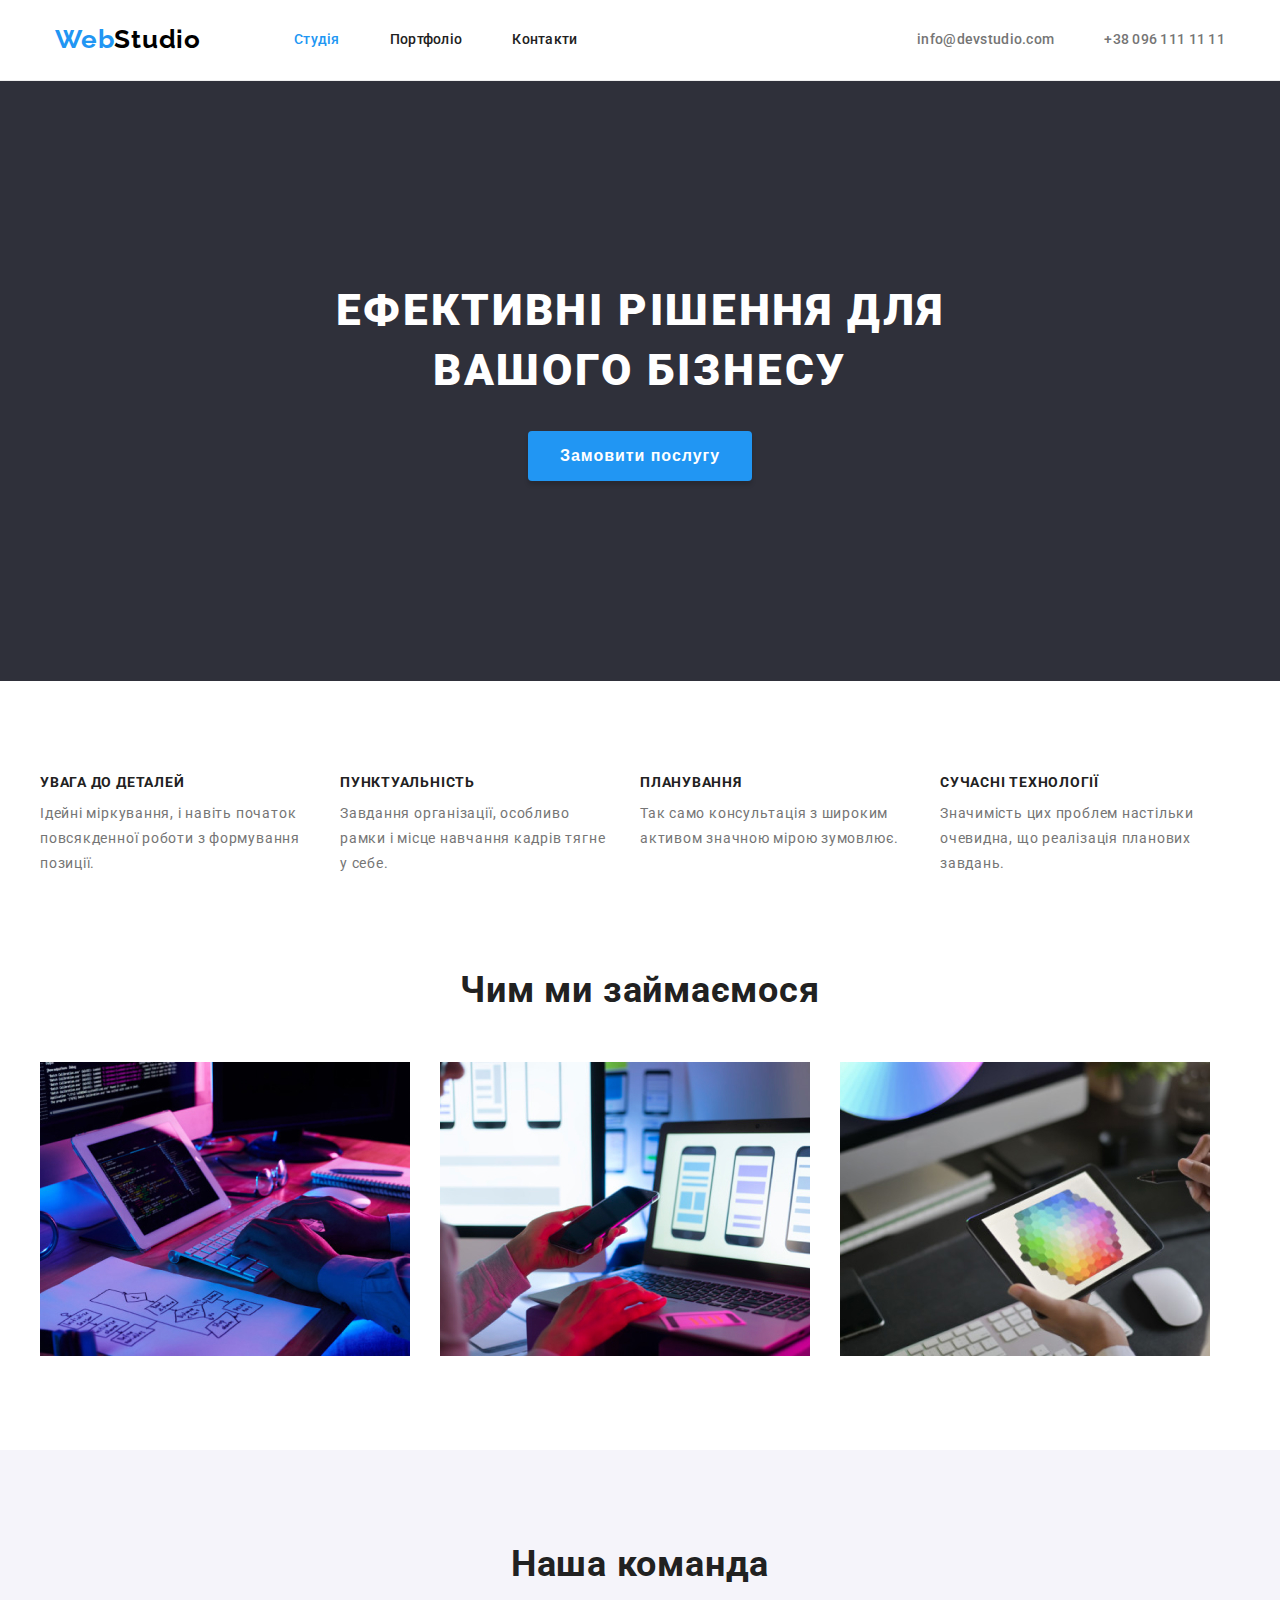
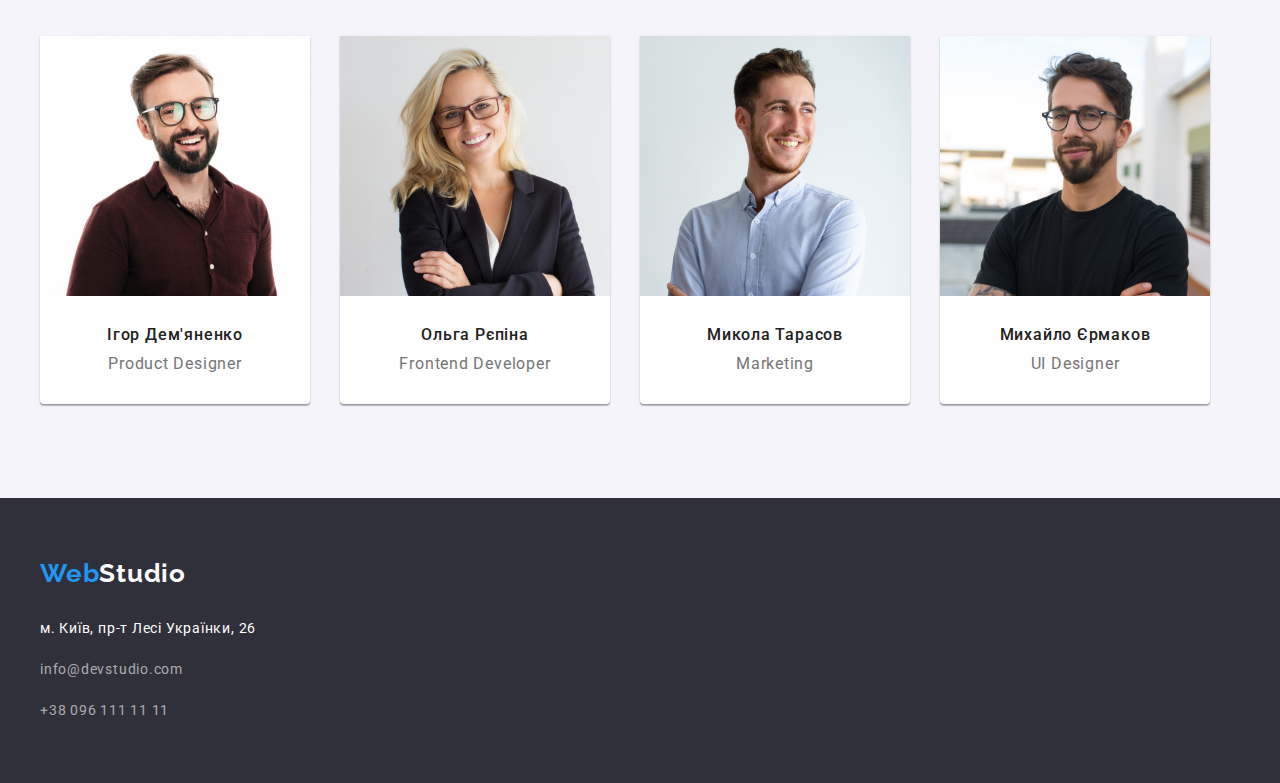
==== index.html @ 9f70eacc "z" ====
<!DOCTYPE html>
<html lang="uk">

<head>
    <meta charset="UTF-8">
    <meta http-equiv="X-UA-Compatible" content="IE=edge">
    <meta name="viewport" content="width=device-width, initial-scale=1.0">
    <title>Завдання3</title>
    <link rel="preconnect" href="https://fonts.googleapis.com">
    <link rel="preconnect" href="https://fonts.gstatic.com" crossorigin>
    <link href="https://fonts.googleapis.com/css2?family=Raleway:wght@700&family=Roboto:wght@400;500;700;900&display=swap" rel="stylesheet">
    <link rel="stylesheet" href="https://cdnjs.cloudflare.com/ajax/libs/modern-normalize/1.1.0/modern-normalize.min.css"
        integrity="sha512-wpPYUAdjBVSE4KJnH1VR1HeZfpl1ub8YT/NKx4PuQ5NmX2tKuGu6U/JRp5y+Y8XG2tV+wKQpNHVUX03MfMFn9Q=="
        crossorigin="anonymous" referrerpolicy="no-referrer" />
    <link rel="stylesheet" href="./css/styles.css">


<body>
    <header>
        <div class=" header container nav-flex">
            <a class="logo" href="./index.html"><span class="accent">Web</span>Studio</a>
            <nav class="nav-site">
                <ul class="nav-li">
                    <li class="item" ><a href="" class="nav-site-link current">Студія</a></li>
                    <li class="item" ><a href="./portfolio.html" class="nav-site-link ">Портфоліо</a></li>
                    <li class="item" ><a href="" class="nav-site-link">Контакти</a></li>
                </ul>
            </nav>
            <ul class="nav-contacts">
                <li class="item">
                <a href="mailto:info@devstudio.com" class="nav-contacts-tel">info@devstudio.com</a>
                </li>
                <li class="item">
                    <a href="tel:+380961111111" class="nav-contacts-tel tel-footer"> +38 096 111 11 11</a>
                </li>
            </ul>
        </div>
    </header>

    <main>
        <section class="hero-start section">
            <h1 class="hero-start-header">Ефективні рішення для вашого бізнесу</h1>
            <button type="button" class="hero-button" >Замовити послугу</button>
        </section>


        <section class="section">
            <div class="container benifits-flex">
                <h2 class=" visually-hidden">Наші переваги</h2>
                <ul class="benifits-list">
                    <li class="benifits-iteam">
                        <h3 class="title-benifits">УВАГА ДО ДЕТАЛЕЙ</h3>
                        <p class="text-benifits">
                            Ідейні міркування, і навіть початок повсякденної роботи з формування позиції.</p>
                    </li>
                    <li class="benifits-iteam">
                        <h3 class="title-benifits">ПУНКТУАЛЬНІСТЬ</h3>
                        <p class="text-benifits">
                            Завдання організації, особливо рамки і місце навчання кадрів тягне у себе.</p>
                    </li>
                    <li class="benifits-iteam">
                        <h3 class="title-benifits">ПЛАНУВАННЯ</h3>
                        <p class="text-benifits">
                            Так само консультація з широким активом значною мірою зумовлює.</p>
                    </li>
                    <li class="benifits-iteam">
                        <h3 class="title-benifits">СУЧАСНІ ТЕХНОЛОГІЇ</h3>
                        <p class="text-benifits">
                            Значимість цих проблем настільки очевидна, що реалізація планових завдань.</p>
                    </li>
                </ul>
            </div>
        </section>


        <section class="working">
            <div class="container">
                <h2 class="header-two">Чим ми займаємося</h2>
                <ul class="list-image">
                    <li class="working-iteam"><img class="img" src="./images/box1.jpg" alt="box1" width="370"></li>
                    <li class="working-iteam"><img class="img"src="./images/box2.jpg" alt="box2" width="370"></li>
                    <li class="working-iteam"><img class="img" src="./images/box3.jpg" alt="box3" width="370"></li>
                </ul>
            </div>
        </section>


        <section class="team">
            <div class="container">
                <h2 class="header-two">Наша команда</h2>
                <ul class="team-list">
                    <li class="team-iteam">
                        <img class="img" src="images/img.jpg" alt="ihor" width="270">
                        <h3  class="name-worker">Ігор Дем'яненко</h3>
                        <p  class="team-job">Product Designer</p>
                    </li>
                    <li class="team-iteam">
                        <img class="img" src="images/img(1).jpg" alt="olga" width="270">
                        <h3 class="name-worker">Ольга Рєпіна</h3>
                        <p class="team-job">Frontend Developer</p>
                    </li>
                    <li class="team-iteam">
                        <img class="img" src="images/img(2).jpg" alt="mikola" width="270">
                        <h3 class="name-worker">Микола Тарасов</h3>
                        <p class="team-job">Marketing</p>
                    </li>
                    <li class="team-iteam">
                        <img class="img" src="images/img(3).jpg" alt="mihaylo" width="270">
                        <h3 class="name-worker">Михайло Єрмаков</h3>
                        <p class="team-job">UI Designer</p>
                    </li>
                </ul>
        </div>
        </section>
    </main>


    <footer class="footer">
        <div class="container">
            <a class="logo-footer" href="./index.html"><span class="accent">Web</span>Studio</a>
            <address class="nav-contacts-footer">
                <ul>
                    <li class="footer-list" ><a class="address-office" href="https://www.google.com/maps/d/viewer?mid=10uSM3H-mIU3GznYo2szRIEphczw&hl=en_US&ll=50.42732700000001%2C30.538092&z=17" target="_blank" rel="noopener noreferrer">м. Київ, пр-т Лесі Українки, 26</a></li>
                    <li class="footer-list" ><a class="address-tel-emal" href="mailto:info@devstudio.com" >info@devstudio.com</a></li>
                    <li class="footer-list" ><a class="address-tel-emal" href="tel:+380961111111" > +38 096 111 11 11</a></li>
                </ul>
            </address>
        </div>
    </footer> 
    
</body>

</html>
---- css/styles.css ----
html {
box-sizing:border-box;
}

:root{
--main-text: #757575;
--text-header:#212121;
--text-accent:#2196F3;
--text-white:#FFFFFF;}
body{
    background-color:var(--text-white);
    color: var(--main-text);
    font-family: 'Roboto' , sans-serif;
    letter-spacing: 0.03em;
    font-weight: 700;
    font-size: 26px;
    line-height: 1.2;
    margin: 0;
    padding: 0;}

.section{
  padding: 94px 0 94px 0;
}
header{
border-bottom: 1px solid #EEEEEE;
}
.header {
  padding: 25px 0;
  height: 80px;
  box-sizing: border-box;
}
.container{
  width: 1200px;
  padding: 0 15px 0 15px;
  margin: 0 auto;}

h1,h2,h3,h4,p{
    margin: 0;
    padding: 0;
    }

ul{list-style: none;
margin: 0;
    padding:0;}

a{text-decoration: none;}
.img{
display: block;
margin: 0;
}

.visually-hidden {
  position: absolute;
  width: 1px;
  height: 1px;
  margin: -1px;
  border: 0;
  padding: 0;

  white-space: nowrap;
  clip-path: inset(100%);
  clip: rect(0 0 0 0);
  overflow: hidden;
}
  /* -------------------------------------header */

/* ---------------------------------------Site nav  */

.nav-flex{
  display: flex;
  align-items: center;
}
.nav-li{
display: flex;
}
.nav-li .item + .item{
  margin-left: 50px;}

/* .nav-li .item:not(:last-child){
  margin-left: 40px;
} */

.nav-contacts{
  display: flex;
  margin-left: auto;
}
.nav-contacts .item+.item{
  margin-left: 50px;
}
.nav-site,
.nav-site-link{
color: var(--text-header);
}

.nav-site , .nav-site-link:hover ,
.nav-site , .nav-site-link:focus{
color: var(--text-accent);
  font-weight: 500;
  font-size: 14px;
  line-height: 1.14;
  letter-spacing: 0.02em;
}

.nav-site-link.current{
color: var(--text-accent);
}
/* --------------------------------------Nav-contact */

.nav-contacts , .nav-contacts-tel{
color: var(--main-text);
  font-weight: 500;
  font-size: 14px;
  line-height: 1.14;
  letter-spacing: 0.02em;
}

.nav-contacts, .nav-contacts-tel:hover ,
.nav-contacts, .nav-contacts-tel:focus {
color: var(--text-accent);
}

 /*-------------------------------------- footer */
.footer{
    background: #2F303A;
    padding: 60px 0;
}
.nav-contacts-footer{
  margin-top: 20px;
}
address-tel-emal{
  margin-top: 9px;
}
 .nav-contacts-footer ,
 .address-tel-emal:hover,
 .nav-contacts-footer, 
 .address-tel-emal:focus {
  color: var(--text-accent);}


.address-office{
color: var(--text-white);
font-style: normal;
font-weight: 400;
  font-size: 14px;
  line-height: 1.71;
}
.address-office:hover,
.address-office:focus {
 color: var(--text-accent);}

.address-tel-emal{
  font-style: normal;
  font-weight: 400;
  font-size: 14px;
  line-height: 1.71;
  color: rgba(255, 255, 255, 0.6);}
  

.footer-list {
margin-bottom: 9px;}

.footer-list:last-child {
margin-bottom: 0;
}

.logo {
    text-decoration: none;
    color: black;
    font-family: 'Raleway';
    font-weight: 700;
    font-size: 26px;
    line-height: 1.2;
    margin-right: 93px;
}
.logo-footer {
  text-decoration: none;
  color: #FFFFFF;
  font-family: 'Raleway';
  font-weight: 700;
  font-size: 26px;
  line-height: 1.2;
}

.accent{
color: var(--text-accent);
}


/* -----------------------------------------hero */
.hero-start{
 background: #2F303A; 
 text-align: center;
 padding: 200px 0;
}
.hero-start-header{
  color: var(--text-white);
  margin-top: 0;
  margin-bottom: 0;
  font-weight: 900;
    font-size: 44px;
    line-height: 1.36;
    text-align: center;
    letter-spacing: 0.06em;
    text-transform: uppercase;
    max-width: 696px;
    margin-left: auto;
    margin-right: auto;
}  

.hero-button{
display:block;
margin: 0 auto;
padding: 10px 32px;
cursor: pointer;
background: var(--text-accent);
color: var(--text-white);
box-shadow: 0px 4px 4px rgba(0, 0, 0, 0.15);
border-radius: 4px;
font-weight: 700;
font-size: 16px;
line-height: 1.88;
letter-spacing: 0.06em;
margin-top: 30px;
border: 0;
}

/*------------------------------------------- benifits */
.benifits-list{
  display: flex;
  flex-wrap: wrap;
  }
  
  .benifits-iteam {
    width: 270px;
    margin-right: 30px;
  }
  
  .benifits-iteam:last-child {
    margin-right: 0;
}

.invisible{
  color: var(--text-white)
}
.benifits-list{
  display: flex;
  flex-wrap: wrap;
}
.title-benifits{
  color: var(--text-header);
  font-weight: 700;
  font-size: 14px;
  line-height: 1.14;
  text-transform: uppercase;
  }
  .text-benifits {
  color: var(--main-text);
  font-weight: 400;
  font-size: 14px;
  line-height: 1.8;
  margin-top: 10px;
  }
 /* --------------------------------------------working */
.working{
  padding-bottom: 94px;} 


.list-image{
  margin-top: 50px;
display: flex;
flex-wrap: wrap;}

.working-iteam{
  width: 370px;
  margin-right: 30px;
}

.working-iteam:last-child {
  margin-right: 0;}

.header-two{
    color: var(--text-header);
    font-weight: 700;
    font-size: 36px;
    line-height: 1.16;
    text-align: center;
}

/* ------------------------------------------------team */
.team{
  background: #F5F4FA;
  padding: 94px 0;
}
.team-list{
  margin-top: 50px;
  color: var(--text-header);
  font-weight: 500;
  font-size: 16px;
  line-height: 19px;
  display: flex;
  flex-wrap: wrap;}

.team-iteam {
  width: 270px;
  margin-right: 30px;
  box-shadow: 0px 1px 3px rgba(0, 0, 0, 0.12), 0px 1px 1px rgba(0, 0, 0, 0.14), 0px 2px 1px rgba(0, 0, 0, 0.2);
  border-radius: 0px 0px 4px 4px;
  text-align: center;
  background-color: var(--text-white);
}

.team-iteam:last-child {
  margin-right: 0;
}
.team-job{
color: var(--main-text);
font-weight: 400;
font-size: 16px;
line-height: 1.18;
text-align: center;
margin: top 10px; ;
margin-bottom: 30px;}


.name-worker{
font-weight: 500;
font-size: 16px;
line-height: 1.18;
text-align: center;
color:var(--text-header);
margin-top: 30px;
margin-bottom: 10px;
}


  /* -------------------------------------------PORTFOLIO ----------------------------------------------*/
.filtr-flex{
display: flex;

  
}
.filtr{
  margin-bottom: 34px;
  display: flex;
  justify-content: center;
}
.filtr-button{
margin-right: 8px;}


.filtr-button: last-child {
margin-right: 0;
}

.filtr-tab {
font-family: 'Roboto';
font-weight: 500;
color: var(--text-header);
display: inline-block;
text-align: center;
cursor: pointer;
background: #F5F4FA;
border-radius: 4px;
font-size: 16px;
line-height: 1.62;
padding: 6px 22px;
border: 0;}


.filtr-tab:hover,
.filtr-tab:focus {
background-color: var(--text-accent);
color: #FFFFFF;}

.filtr-tab.current{
background-color: var(--text-accent);
color: #FFFFFF;}

/* -------------------------------------------------------------------content */
.container-flex{
width: 1200px;
margin-left:  auto;
margin-right: auto;
padding: 0 15px 0 15px;

}

.content{
display: flex;
flex-wrap: wrap;
gap: 30px;
}

.content-list{
  width: 370px;
}

.content-list:nth-child(3n){
  margin-right: 0;
}

.name-content{
color: var(--text-header);
font-weight: 700;
font-size: 18px;
line-height: 1.2;
letter-spacing: 0.06em;
margin-bottom: 4px;
}
.content-list{
background: var(--text-white);

}
.name-list{
padding: 20px 24px;
border-bottom: 1px solid #EEEEEE;
border-left: 1px solid #EEEEEE ;
border-right: 1px solid #EEEEEE ;
}
.name-projects{
color: var(--main-text);
font-weight: 400;
font-size: 16px;
line-height: 1.7;}
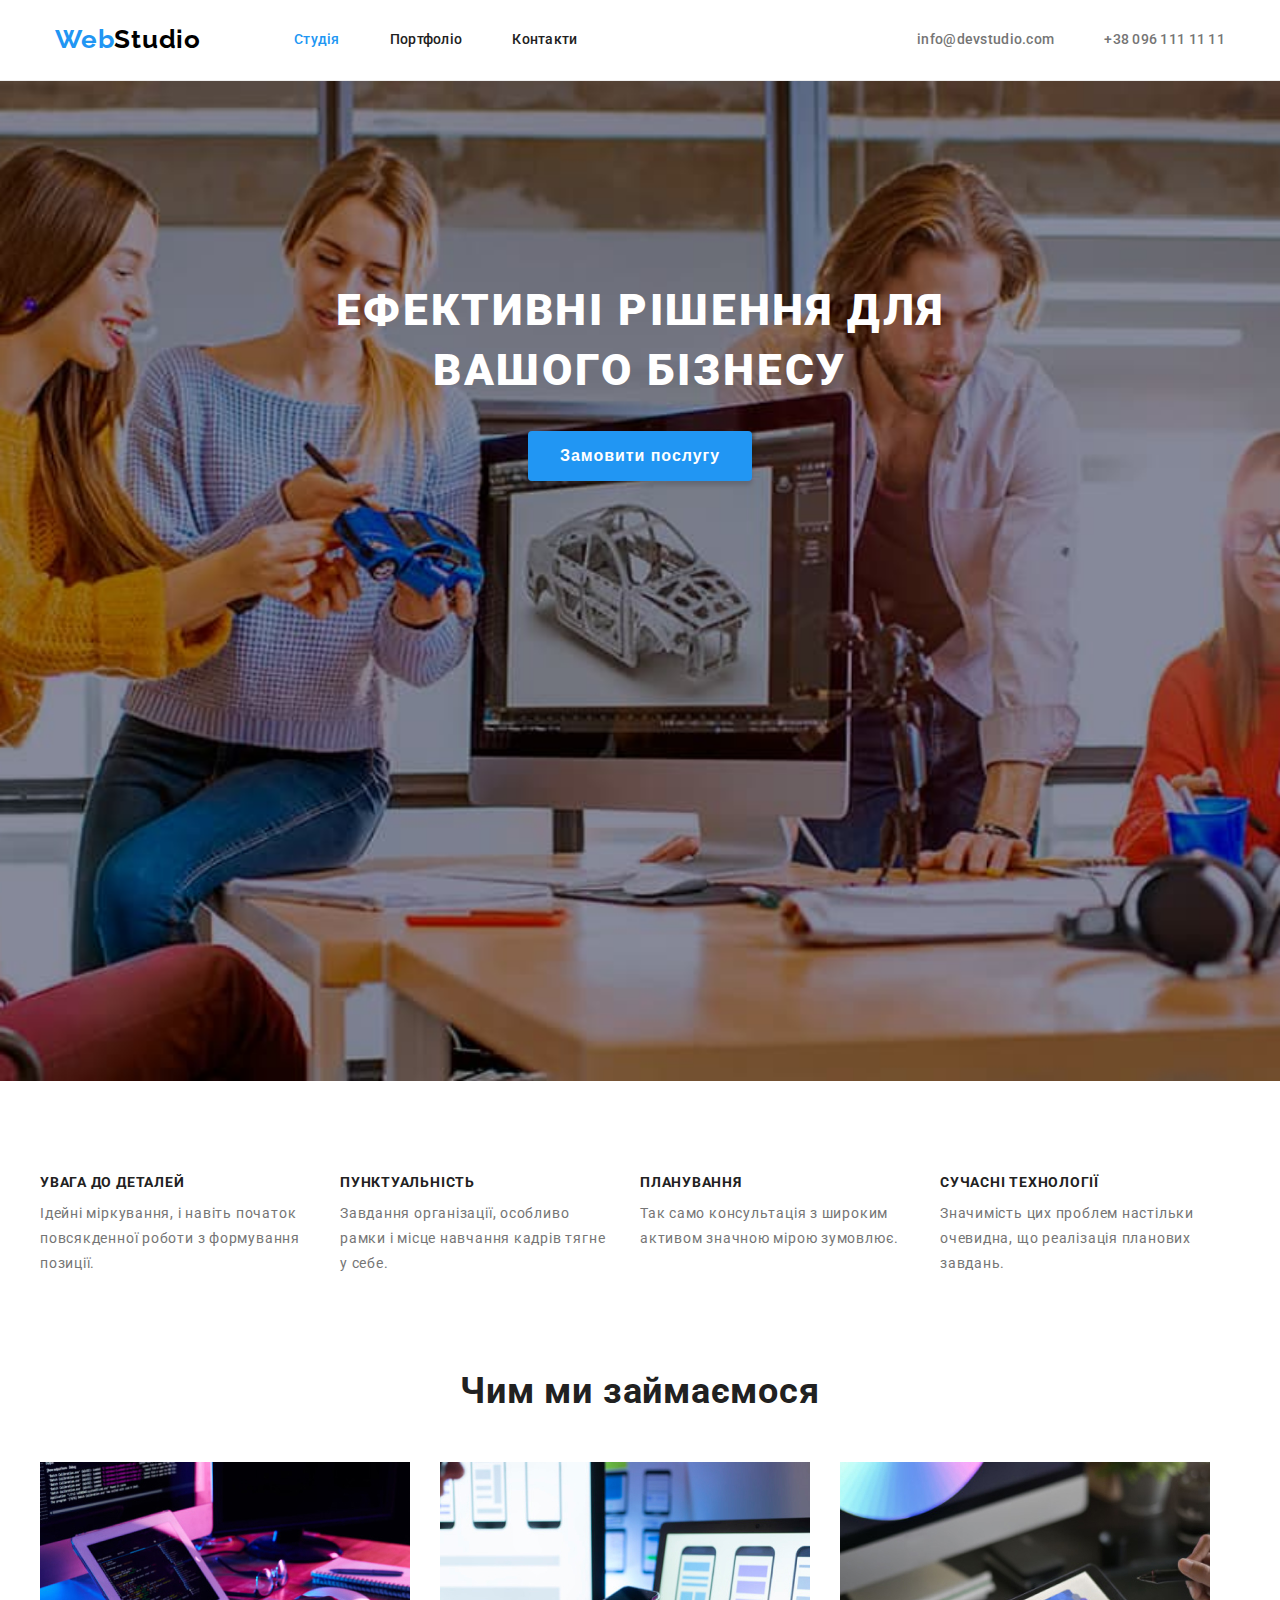
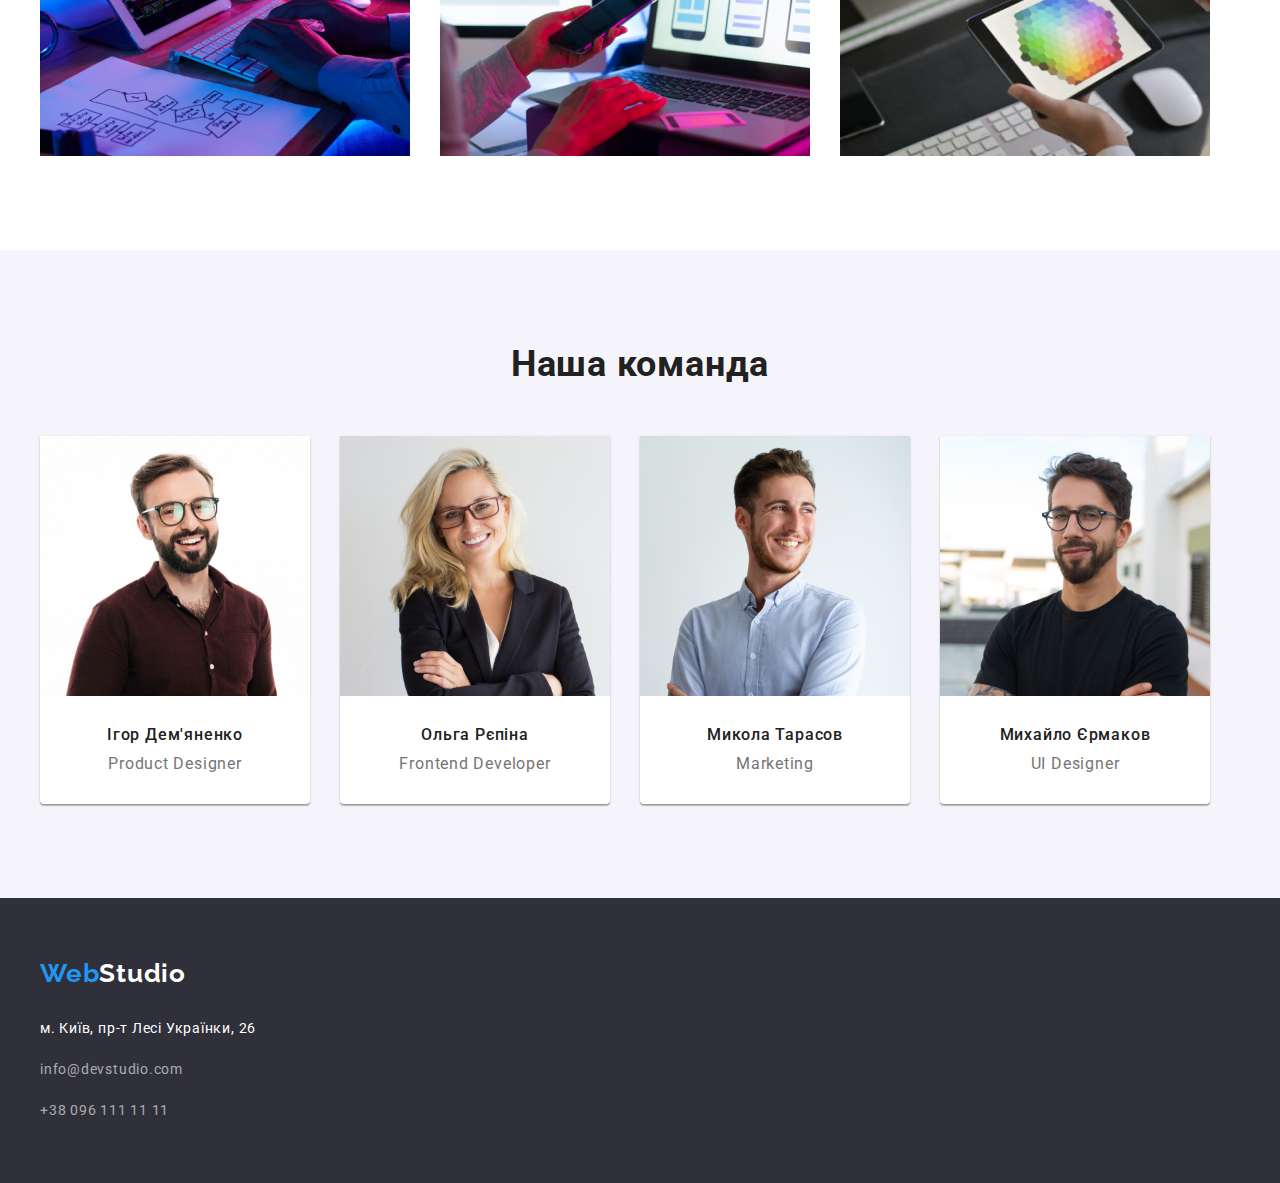
==== commit a2784a7e: "dsc" ====
--- a/index.html
+++ b/index.html
@@ -5,7 +5,7 @@
     <meta charset="UTF-8">
     <meta http-equiv="X-UA-Compatible" content="IE=edge">
     <meta name="viewport" content="width=device-width, initial-scale=1.0">
-    <title>Завдання3</title>
+    <title>Завдання4</title>
     <link rel="preconnect" href="https://fonts.googleapis.com">
     <link rel="preconnect" href="https://fonts.gstatic.com" crossorigin>
     <link href="https://fonts.googleapis.com/css2?family=Raleway:wght@700&family=Roboto:wght@400;500;700;900&display=swap" rel="stylesheet">
@@ -38,11 +38,11 @@
     </header>
 
     <main>
-        <section class="hero-start section">
+        <section class="hero-start section hero-img">
             <h1 class="hero-start-header">Ефективні рішення для вашого бізнесу</h1>
             <button type="button" class="hero-button" >Замовити послугу</button>
         </section>
-
+        
 
         <section class="section">
             <div class="container benifits-flex">
@@ -71,6 +71,7 @@
                 </ul>
             </div>
         </section>
+        
 
 
         <section class="working">
--- a/css/styles.css
+++ b/css/styles.css
@@ -187,10 +187,25 @@
 
 
 /* -----------------------------------------hero */
+.hero-img {
+  max-width: 1600px;
+  height: 600px;
+  margin: 0 auto;
+  margin: 0 auto;
+  background-image: url(../images/hero1.jpg);
+  background-position: center;
+  background-repeat: no-repeat;
+  background-size: cover;
+  }
+/* linear-gradient(to right, rgba(47, 48, 58, 0.4)), */
+ /* background: #2F303A; */
+
+
+
+
 .hero-start{
- background: #2F303A; 
- text-align: center;
- padding: 200px 0;
+text-align: center;
+padding: 200px 0;
 }
 .hero-start-header{
   color: var(--text-white);
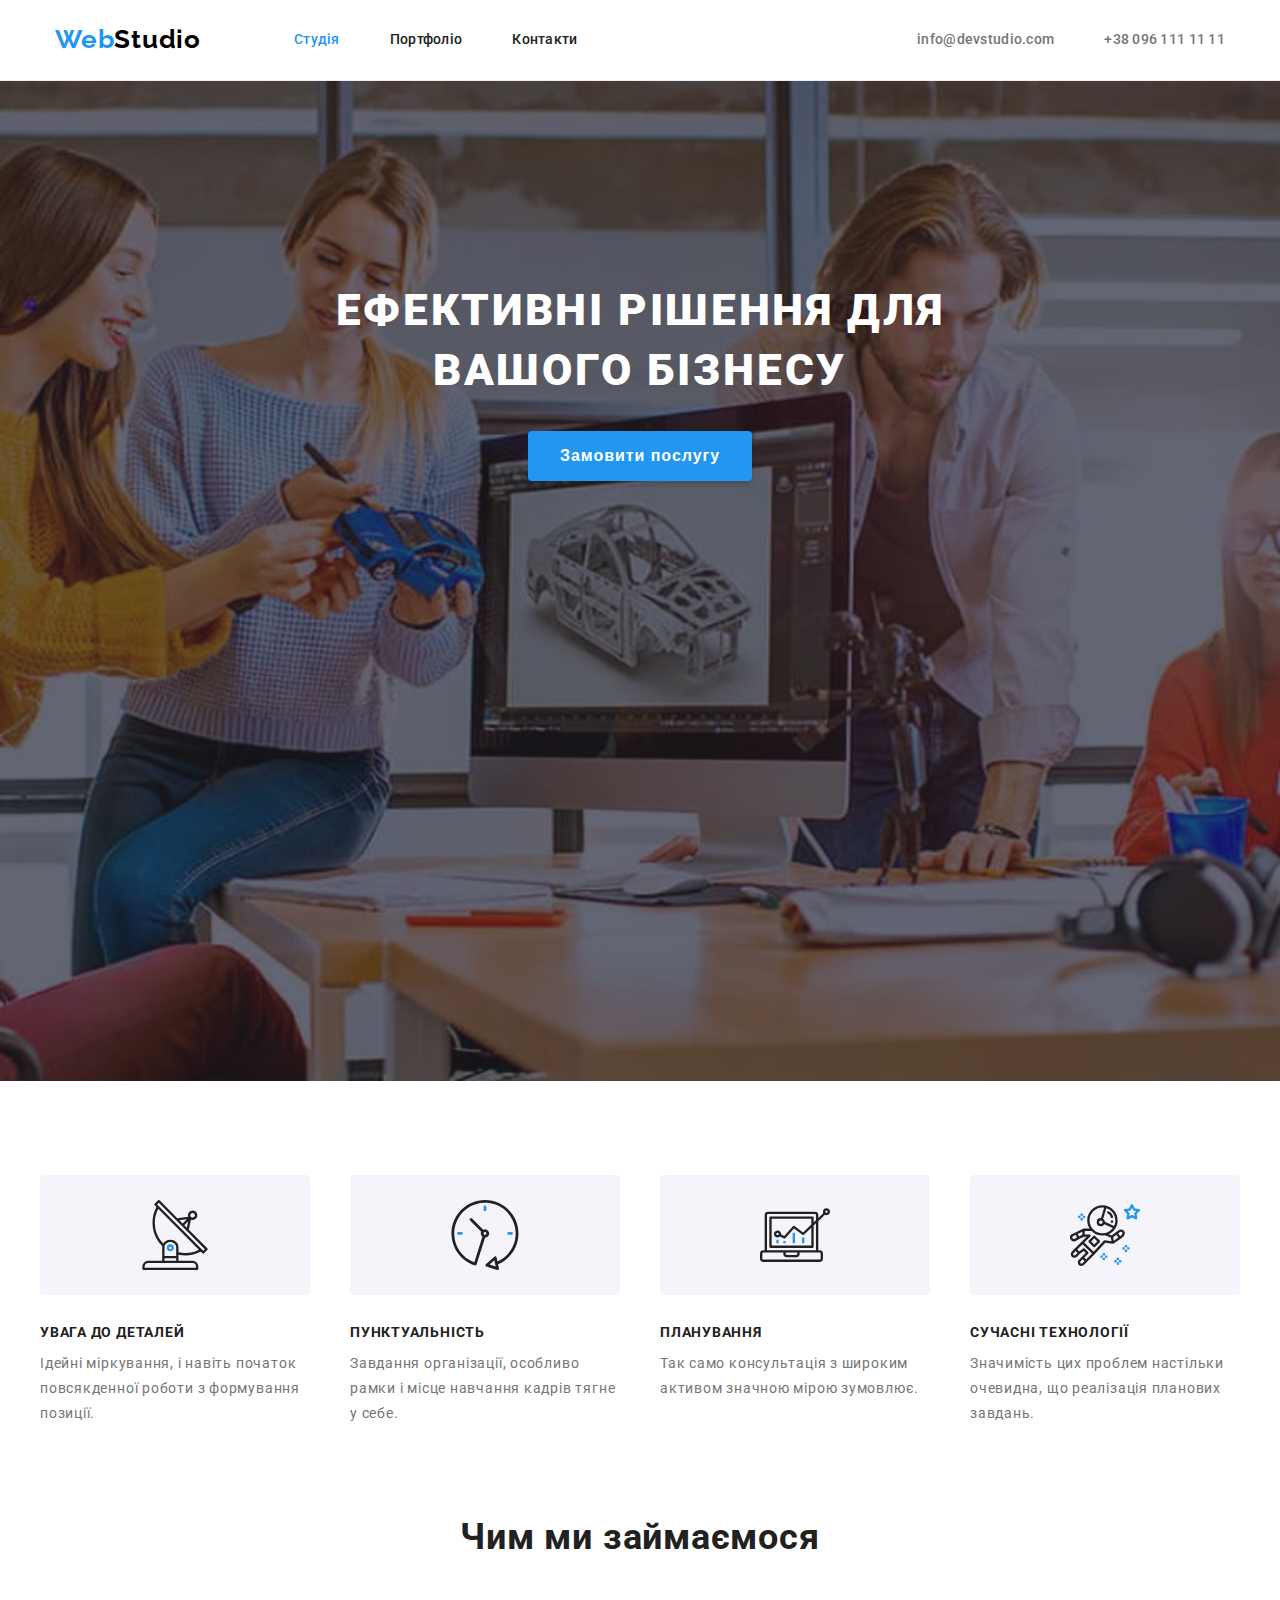
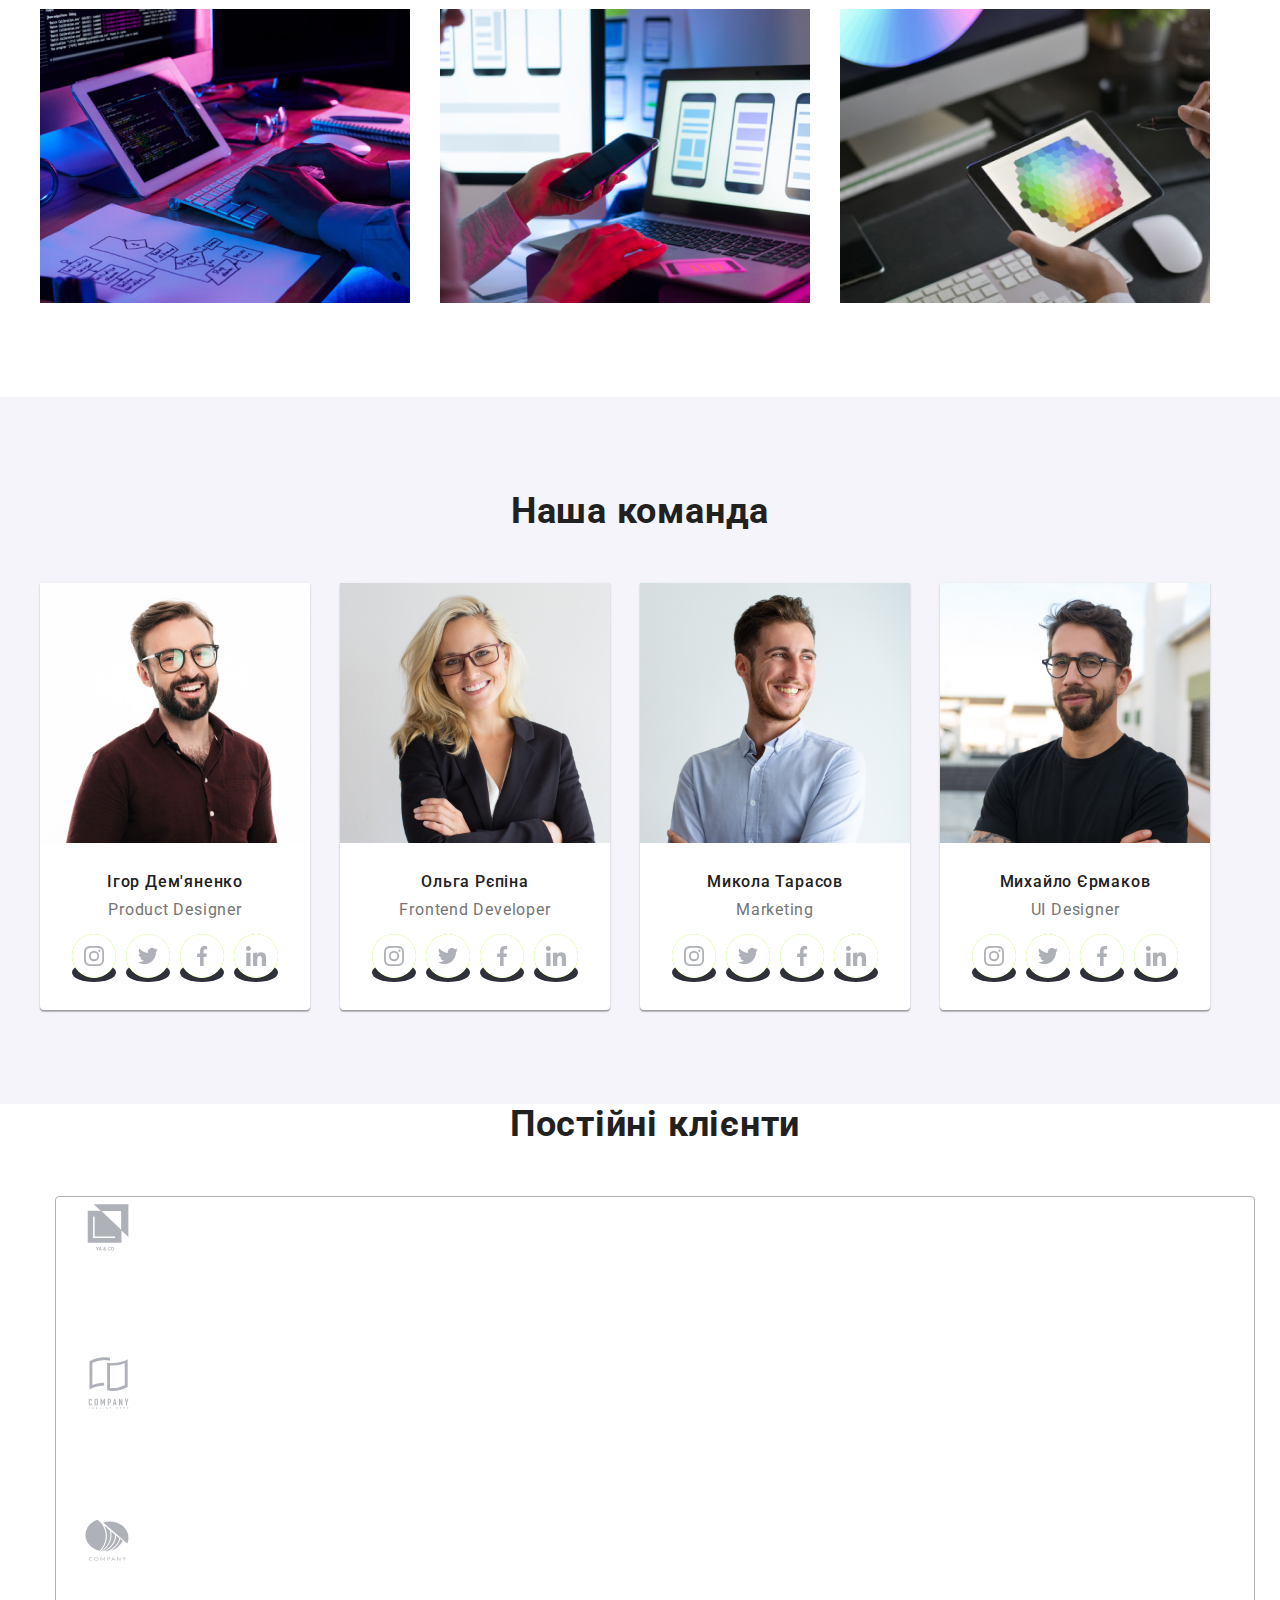
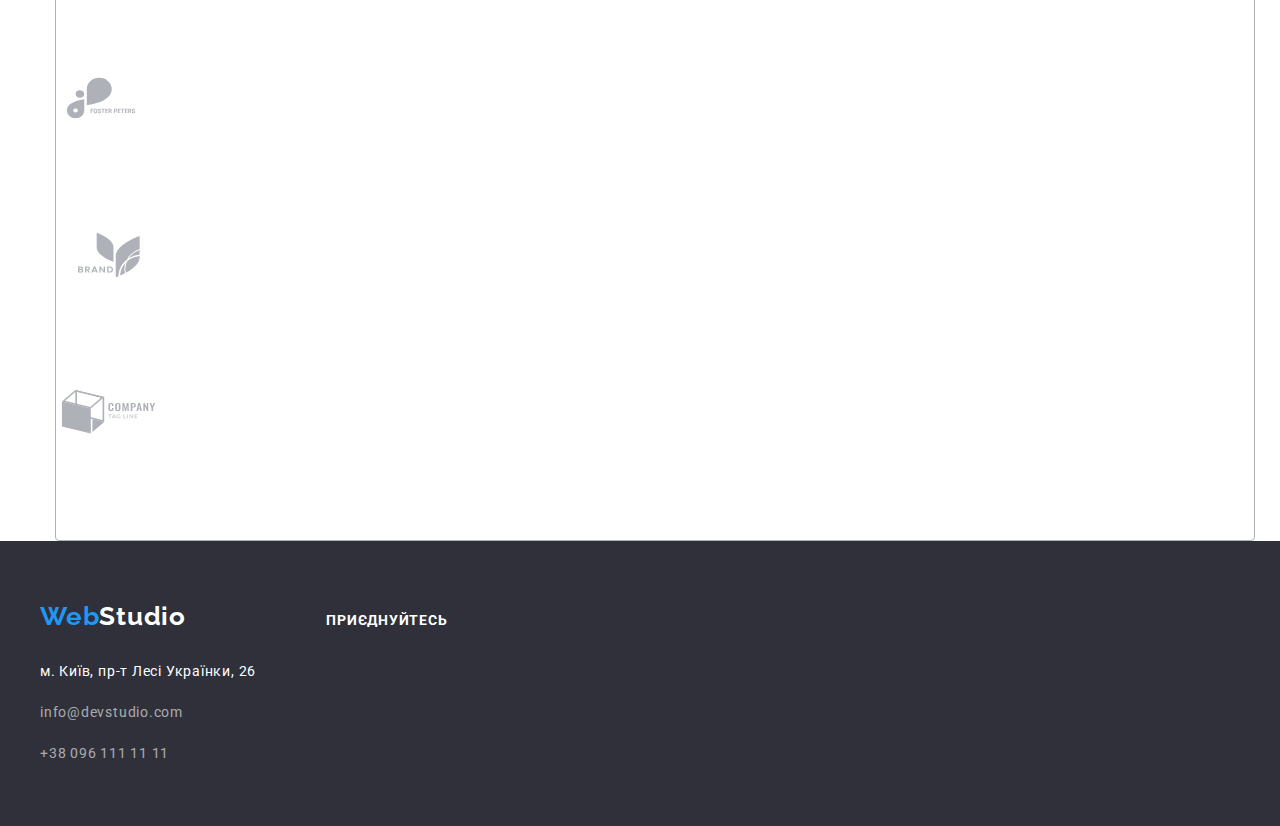
==== commit 469228e1: "sss" ====
--- a/index.html
+++ b/index.html
@@ -49,21 +49,43 @@
                 <h2 class=" visually-hidden">Наші переваги</h2>
                 <ul class="benifits-list">
                     <li class="benifits-iteam">
+                        <div class="iteam-box">
+                            <svg class="benefits-box-icon" width="70" height="70">
+                                <use href="./images/icons.svg.svg#icon-antenna-1"  >
+                                </use>
+                            </svg>
+                        </div>
                         <h3 class="title-benifits">УВАГА ДО ДЕТАЛЕЙ</h3>
                         <p class="text-benifits">
                             Ідейні міркування, і навіть початок повсякденної роботи з формування позиції.</p>
                     </li>
                     <li class="benifits-iteam">
+                        <div class="iteam-box ">
+                            <svg class="benefits-box-icon" width="70" height="70">
+                                <use href="./images/icons.svg.svg#icon-clock-1" >
+                                </use>
+                            </svg>
+                        </div>
                         <h3 class="title-benifits">ПУНКТУАЛЬНІСТЬ</h3>
                         <p class="text-benifits">
                             Завдання організації, особливо рамки і місце навчання кадрів тягне у себе.</p>
                     </li>
                     <li class="benifits-iteam">
+                        <div class="iteam-box"> 
+                            <svg  class="benefits-box-icon" width="70" height="70">
+                                <use href="./images/icons.svg.svg#icon-diagram-1"  >
+                                </use>
+                            </svg></div>
                         <h3 class="title-benifits">ПЛАНУВАННЯ</h3>
                         <p class="text-benifits">
                             Так само консультація з широким активом значною мірою зумовлює.</p>
                     </li>
                     <li class="benifits-iteam">
+                        <div class="iteam-box"> 
+                            <svg class="benefits-box-icon" width="70" height="70">
+                                <use href="./images/icons.svg.svg#icon-astronaut-1"  >
+                                </use>
+                            </svg></div>
                         <h3 class="title-benifits">СУЧАСНІ ТЕХНОЛОГІЇ</h3>
                         <p class="text-benifits">
                             Значимість цих проблем настільки очевидна, що реалізація планових завдань.</p>
@@ -94,38 +116,126 @@
                         <img class="img" src="images/img.jpg" alt="ihor" width="270">
                         <h3  class="name-worker">Ігор Дем'яненко</h3>
                         <p  class="team-job">Product Designer</p>
+                        <ul class="team-icon">
+                            <li class="icon-list" ><a class="icon-list-nav" href=""><svg class="icon-list-team"  width="44" height="44">
+                                <use href="./images/icons.svg.svg#icon-inst"></use>
+                            </svg></a></li>
+                            <li class="icon-list" ><a class="icon-list-nav" href=""><svg class="icon-list-team" width="44" height="44">
+                                <use href="./images/icons.svg.svg#icon-tw" ></use>
+                            </svg></a></li>
+                            <li class="icon-list" ><a class="icon-list-nav" href=""><svg class="icon-list-team" width="44" height="44">
+                                <use href="./images/icons.svg.svg#icon-fes" ></use>
+                            </svg></a></li>
+                            <li class="icon-list" ><a class="icon-list-nav" href=""><svg class="icon-list-team" width="44" height="44">
+                                <use href="./images/icons.svg.svg#icon-n"></use>
+                            </svg></a></li>
+                        </ul>
                     </li>
                     <li class="team-iteam">
                         <img class="img" src="images/img(1).jpg" alt="olga" width="270">
                         <h3 class="name-worker">Ольга Рєпіна</h3>
                         <p class="team-job">Frontend Developer</p>
+                        <ul class="team-icon">
+                            <li class="icon-list" ><a class="icon-list-nav" href=""><svg class="icon-list-team"  width="44" height="44">
+                                <use href="./images/icons.svg.svg#icon-inst"></use>
+                            </svg></a></li>
+                            <li class="icon-list" ><a class="icon-list-nav" href=""><svg class="icon-list-team" width="44" height="44">
+                                <use href="./images/icons.svg.svg#icon-tw" ></use>
+                            </svg></a></li>
+                            <li class="icon-list" ><a  class="icon-list-nav"href=""><svg class="icon-list-team" width="44" height="44">
+                                <use href="./images/icons.svg.svg#icon-fes" ></use>
+                            </svg></a></li>
+                            <li class="icon-list" ><a class="icon-list-nav" href=""><svg class="icon-list-team" width="44" height="44">
+                                <use href="./images/icons.svg.svg#icon-n"></use>
+                            </svg></a></li>
+                        </ul>
                     </li>
                     <li class="team-iteam">
                         <img class="img" src="images/img(2).jpg" alt="mikola" width="270">
                         <h3 class="name-worker">Микола Тарасов</h3>
                         <p class="team-job">Marketing</p>
+                        <ul class="team-icon">
+                            <li class="icon-list" ><a class="icon-list-nav" href=""><svg class="icon-list-team"  width="44" height="44">
+                                <use href="./images/icons.svg.svg#icon-inst"></use>
+                            </svg></a></li>
+                            <li class="icon-list" ><a class="icon-list-nav" href=""><svg class="icon-list-team" width="44" height="44">
+                                <use href="./images/icons.svg.svg#icon-tw" ></use>
+                            </svg></a></li>
+                            <li class="icon-list" ><a class="icon-list-nav" href=""><svg class="icon-list-team" width="44" height="44">
+                                <use href="./images/icons.svg.svg#icon-fes" ></use>
+                            </svg></a></li>
+                            <li class="icon-list" ><a  class="icon-list-nav"href=""><svg class="icon-list-team" width="44" height="44">
+                                <use href="./images/icons.svg.svg#icon-n"></use>
+                            </svg></a></li>
+                        </ul>
                     </li>
                     <li class="team-iteam">
                         <img class="img" src="images/img(3).jpg" alt="mihaylo" width="270">
                         <h3 class="name-worker">Михайло Єрмаков</h3>
                         <p class="team-job">UI Designer</p>
+                        <ul class="team-icon">
+                            <li class="icon-list" ><a class="icon-list-nav" href=""><svg class="icon-list-team"  width="44" height="44">
+                                <use href="./images/icons.svg.svg#icon-inst"></use>
+                            </svg></a></li>
+                            <li class="icon-list" ><a class="icon-list-nav" href=""><svg class="icon-list-team" width="44" height="44">
+                                <use href="./images/icons.svg.svg#icon-tw" ></use>
+                            </svg></a></li>
+                            <li class="icon-list" ><a class="icon-list-nav" href=""><svg class="icon-list-team" width="44" height="44">
+                                <use href="./images/icons.svg.svg#icon-fes" ></use>
+                            </svg></a></li>
+                            <li class="icon-list" ><a  class="icon-list-nav"href=""><svg class="icon-list-team" width="44" height="44">
+                                <use href="./images/icons.svg.svg#icon-n"></use>
+                            </svg></a></li>
+                        </ul>
                     </li>
                 </ul>
         </div>
         </section>
+
+
+        <section class=" section container clients">
+            <div class="container">
+                <h2 class="header-two">Постійні клієнти</h2>
+                <ul class="clients-list">
+                    <li ><a   class="-list"href=""><svg class="icon-list-clients">
+                                <use href="./images/icons.svg.svg#icon-1"  width="106" height="60"></use>
+                    <li ><a  class="list" href=""><svg class="icon-list-clients">
+                                <use href="./images/icons.svg.svg#icon-2"  width="106" height="60"></use>
+                    <li ><a  class="-list" href=""><svg class="icon-list-clients">
+                                <use href="./images/icons.svg.svg#icon-3"  width="106" height="60"></use>
+                    <li ><a  class="-list" href=""><svg class="icon-list-clients">
+                                <use href="./images/icons.svg.svg#icon-4"  width="106" height="60"></use>
+                    <li ><a  class="-list" href=""><svg class="icon-list-clients">
+                                <use href="./images/icons.svg.svg#icon-5"  width="106" height="60"></use>
+                    <li ><a  class="-list" href=""><svg class="icon-list-clients">
+                                <use href="./images/icons.svg.svg#icon-6"  width="106" height="60"></use>
+                </ul>
+            </div>
+        </section>
     </main>
 
 
     <footer class="footer">
-        <div class="container">
-            <a class="logo-footer" href="./index.html"><span class="accent">Web</span>Studio</a>
-            <address class="nav-contacts-footer">
-                <ul>
-                    <li class="footer-list" ><a class="address-office" href="https://www.google.com/maps/d/viewer?mid=10uSM3H-mIU3GznYo2szRIEphczw&hl=en_US&ll=50.42732700000001%2C30.538092&z=17" target="_blank" rel="noopener noreferrer">м. Київ, пр-т Лесі Українки, 26</a></li>
-                    <li class="footer-list" ><a class="address-tel-emal" href="mailto:info@devstudio.com" >info@devstudio.com</a></li>
-                    <li class="footer-list" ><a class="address-tel-emal" href="tel:+380961111111" > +38 096 111 11 11</a></li>
-                </ul>
-            </address>
+        <div class="container footer-flex">
+            <div class="left-footer">
+                <a class="logo-footer" href="./index.html"><span class="accent">Web</span>Studio</a>
+                <address class="nav-contacts-footer">
+                    <ul>
+                        <li class="footer-list" ><a class="address-office" href="https://www.google.com/maps/d/viewer?mid=10uSM3H-mIU3GznYo2szRIEphczw&hl=en_US&ll=50.42732700000001%2C30.538092&z=17" target="_blank" rel="noopener noreferrer">м. Київ, пр-т Лесі Українки, 26</a></li>
+                        <li class="footer-list" ><a class="address-tel-emal" href="mailto:info@devstudio.com" >info@devstudio.com</a></li>
+                        <li class="footer-list" ><a class="address-tel-emal" href="tel:+380961111111" > +38 096 111 11 11</a></li>
+                    </ul>
+                </address>
+            </div>
+            <div class="join">
+                <p class="join-word">приєднуйтесь</p>
+                <ul class="join-list">
+                    <li class="join-iteam"></li>
+                    <li class="join-iteam"></li>
+                    <li class="join-iteam"></li>
+                    <li class="join-iteam"></li>
+                </ul>
+            </div>
         </div>
     </footer> 
     
--- a/css/styles.css
+++ b/css/styles.css
@@ -130,10 +130,10 @@
 address-tel-emal{
   margin-top: 9px;
 }
- .nav-contacts-footer ,
- .address-tel-emal:hover,
- .nav-contacts-footer, 
- .address-tel-emal:focus {
+.nav-contacts-footer ,
+.address-tel-emal:hover,
+.nav-contacts-footer, 
+.address-tel-emal:focus {
   color: var(--text-accent);}
 
 
@@ -146,7 +146,7 @@
 }
 .address-office:hover,
 .address-office:focus {
- color: var(--text-accent);}
+color: var(--text-accent);}
 
 .address-tel-emal{
   font-style: normal;
@@ -184,7 +184,20 @@
 .accent{
 color: var(--text-accent);
 }
-
+.footer-flex{
+display: flex;
+}
+.join{
+  margin-left: 70px;
+  padding-top: 12px;
+}
+.join-word{
+font-weight: 700;
+font-size: 14px;
+line-height: 1.14;
+text-transform: uppercase;
+color: var(--text-white);
+}
 
 /* -----------------------------------------hero */
 .hero-img {
@@ -192,17 +205,11 @@
   height: 600px;
   margin: 0 auto;
   margin: 0 auto;
-  background-image: url(../images/hero1.jpg);
+  background-image: linear-gradient(rgba(47, 48, 58, 0.4), rgba(47, 48, 58, 0.4)),url(../images/hero1.jpg);
   background-position: center;
   background-repeat: no-repeat;
   background-size: cover;
   }
-/* linear-gradient(to right, rgba(47, 48, 58, 0.4)), */
- /* background: #2F303A; */
-
-
-
-
 .hero-start{
 text-align: center;
 padding: 200px 0;
@@ -241,26 +248,30 @@
 
 /*------------------------------------------- benifits */
 .benifits-list{
+display: flex;
+flex-wrap: wrap;
+/* background-color: #2196F3; */
+height: 248px;
+justify-content: space-between;
+}
+
+.iteam-box{
   display: flex;
-  flex-wrap: wrap;
-  }
-  
-  .benifits-iteam {
-    width: 270px;
-    margin-right: 30px;
-  }
-  
-  .benifits-iteam:last-child {
-    margin-right: 0;
+}
+
+.benifits-iteam {
+width: 270px;
+margin-right: 30px;
+}
+
+.benifits-iteam:last-child {
+margin-right: 0;
 }
 
 .invisible{
-  color: var(--text-white)
-}
-.benifits-list{
-  display: flex;
-  flex-wrap: wrap;
-}
+color: var(--text-white)
+}
+
 .title-benifits{
   color: var(--text-header);
   font-weight: 700;
@@ -275,6 +286,28 @@
   line-height: 1.8;
   margin-top: 10px;
   }
+
+
+
+
+.iteam-box {
+  width: 270px;
+  height: 120px;
+  margin-bottom: 30px;
+  background: #F5F4FA;
+  border-radius: 4px;
+  display: flex;
+  align-items: center;
+  justify-content: center;
+}
+
+.benefits-box-icon {
+  
+}
+
+
+
+
  /* --------------------------------------------working */
 .working{
   padding-bottom: 94px;} 
@@ -327,15 +360,6 @@
 .team-iteam:last-child {
   margin-right: 0;
 }
-.team-job{
-color: var(--main-text);
-font-weight: 400;
-font-size: 16px;
-line-height: 1.18;
-text-align: center;
-margin: top 10px; ;
-margin-bottom: 30px;}
-
 
 .name-worker{
 font-weight: 500;
@@ -346,6 +370,58 @@
 margin-top: 30px;
 margin-bottom: 10px;
 }
+.team-job{
+color: var(--main-text);
+font-weight: 400;
+font-size: 16px;
+line-height: 1.18;
+text-align: center;
+margin: top 10px; ;
+margin-bottom: 16px;}
+
+
+
+.team-icon{
+margin-bottom: 30px;
+width: 206px;
+height: 44px;
+margin-left: 32px;
+margin-right: 32px;
+display: flex;
+justify-content: space-between;
+align-items: center;
+}
+.icon-list{
+  /* background-color: green; */
+}
+
+.icon-list-nav{
+  border-radius: 50%;
+  background-color: #2F303A;
+}
+
+.icon-list-team :hover{
+background-color: var(--text-accent);
+}
+
+.icon-list-team {
+ background-color: greenyellow;
+  border-radius: 50%;
+  background-position: center;
+}
+
+
+
+
+
+/* ---------------------------------------------------clients */
+.clients-list{
+  margin-top: 50px;
+  border: 1px solid #AFB1B8;
+border-radius: 4px;
+}
+
+
 
 
   /* -------------------------------------------PORTFOLIO ----------------------------------------------*/
@@ -363,7 +439,7 @@
 margin-right: 8px;}
 
 
-.filtr-button: last-child {
+.filtr-button:last-child {
 margin-right: 0;
 }
 
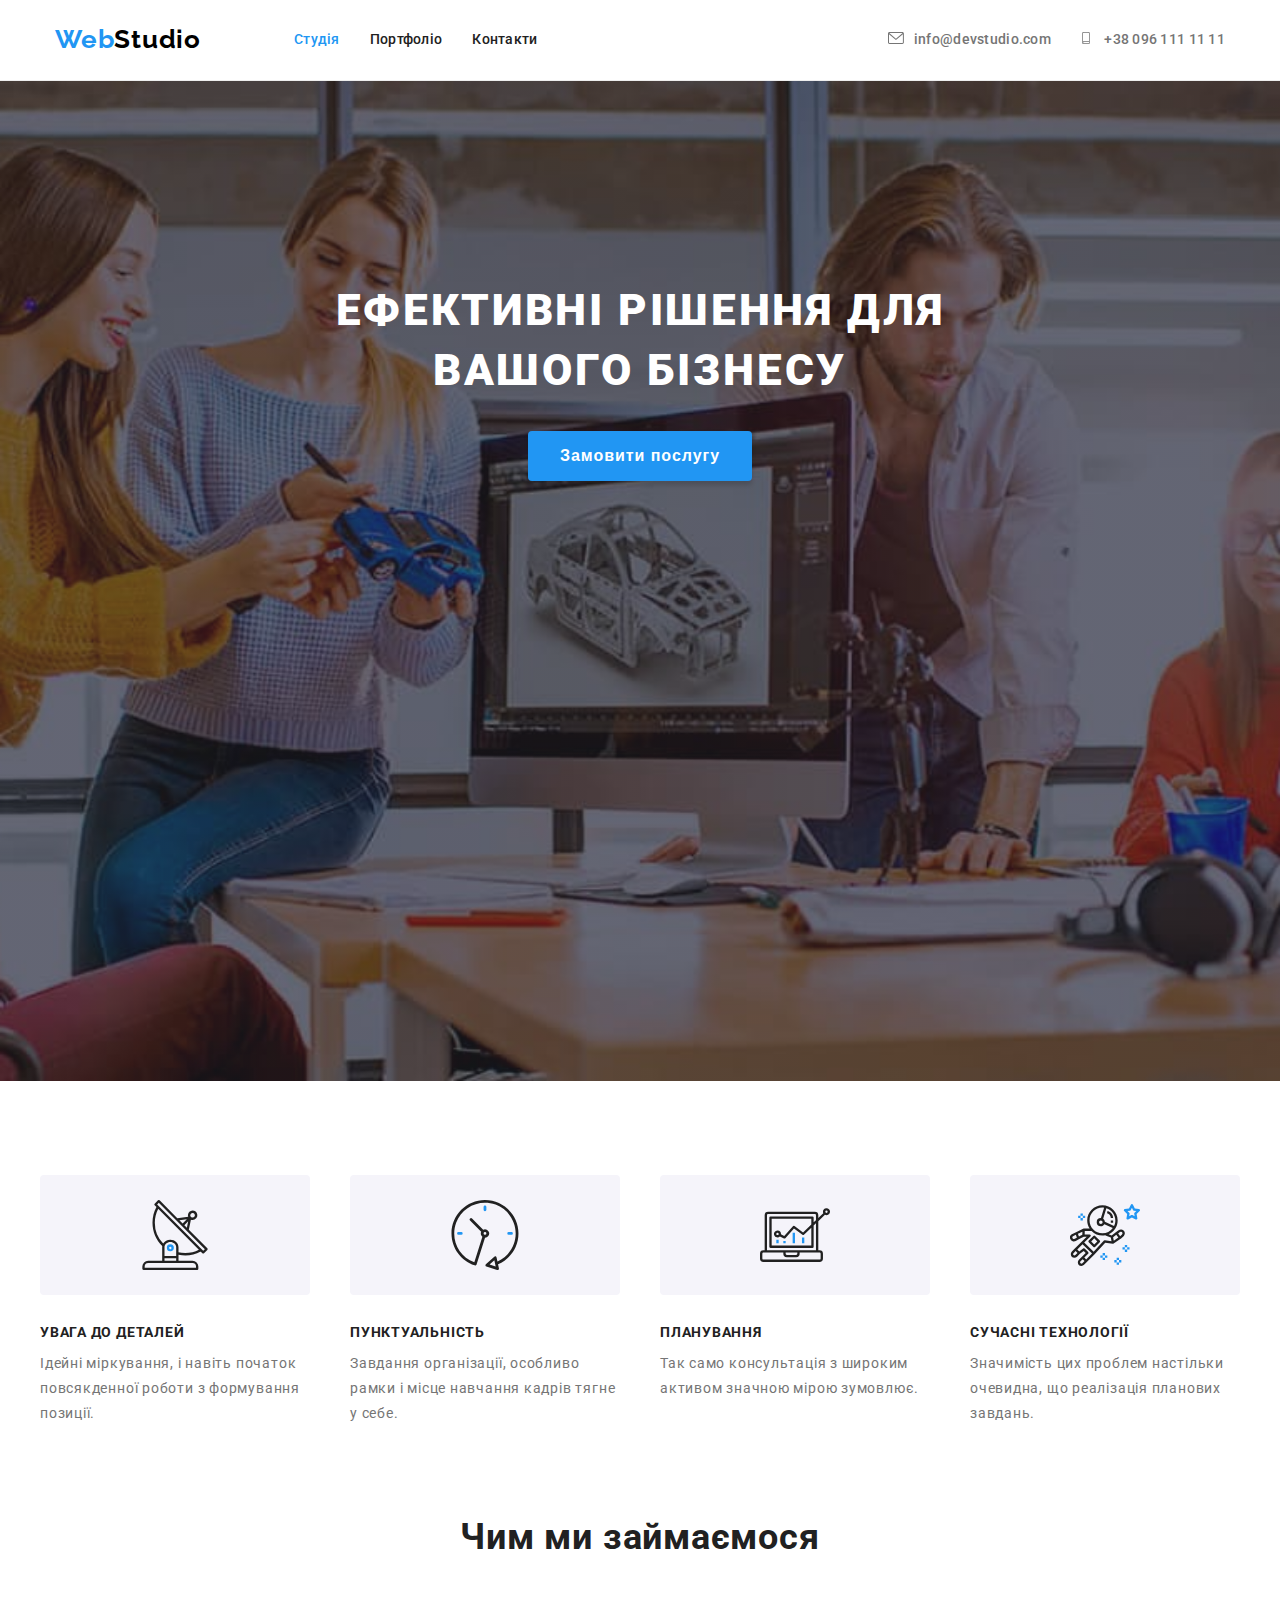
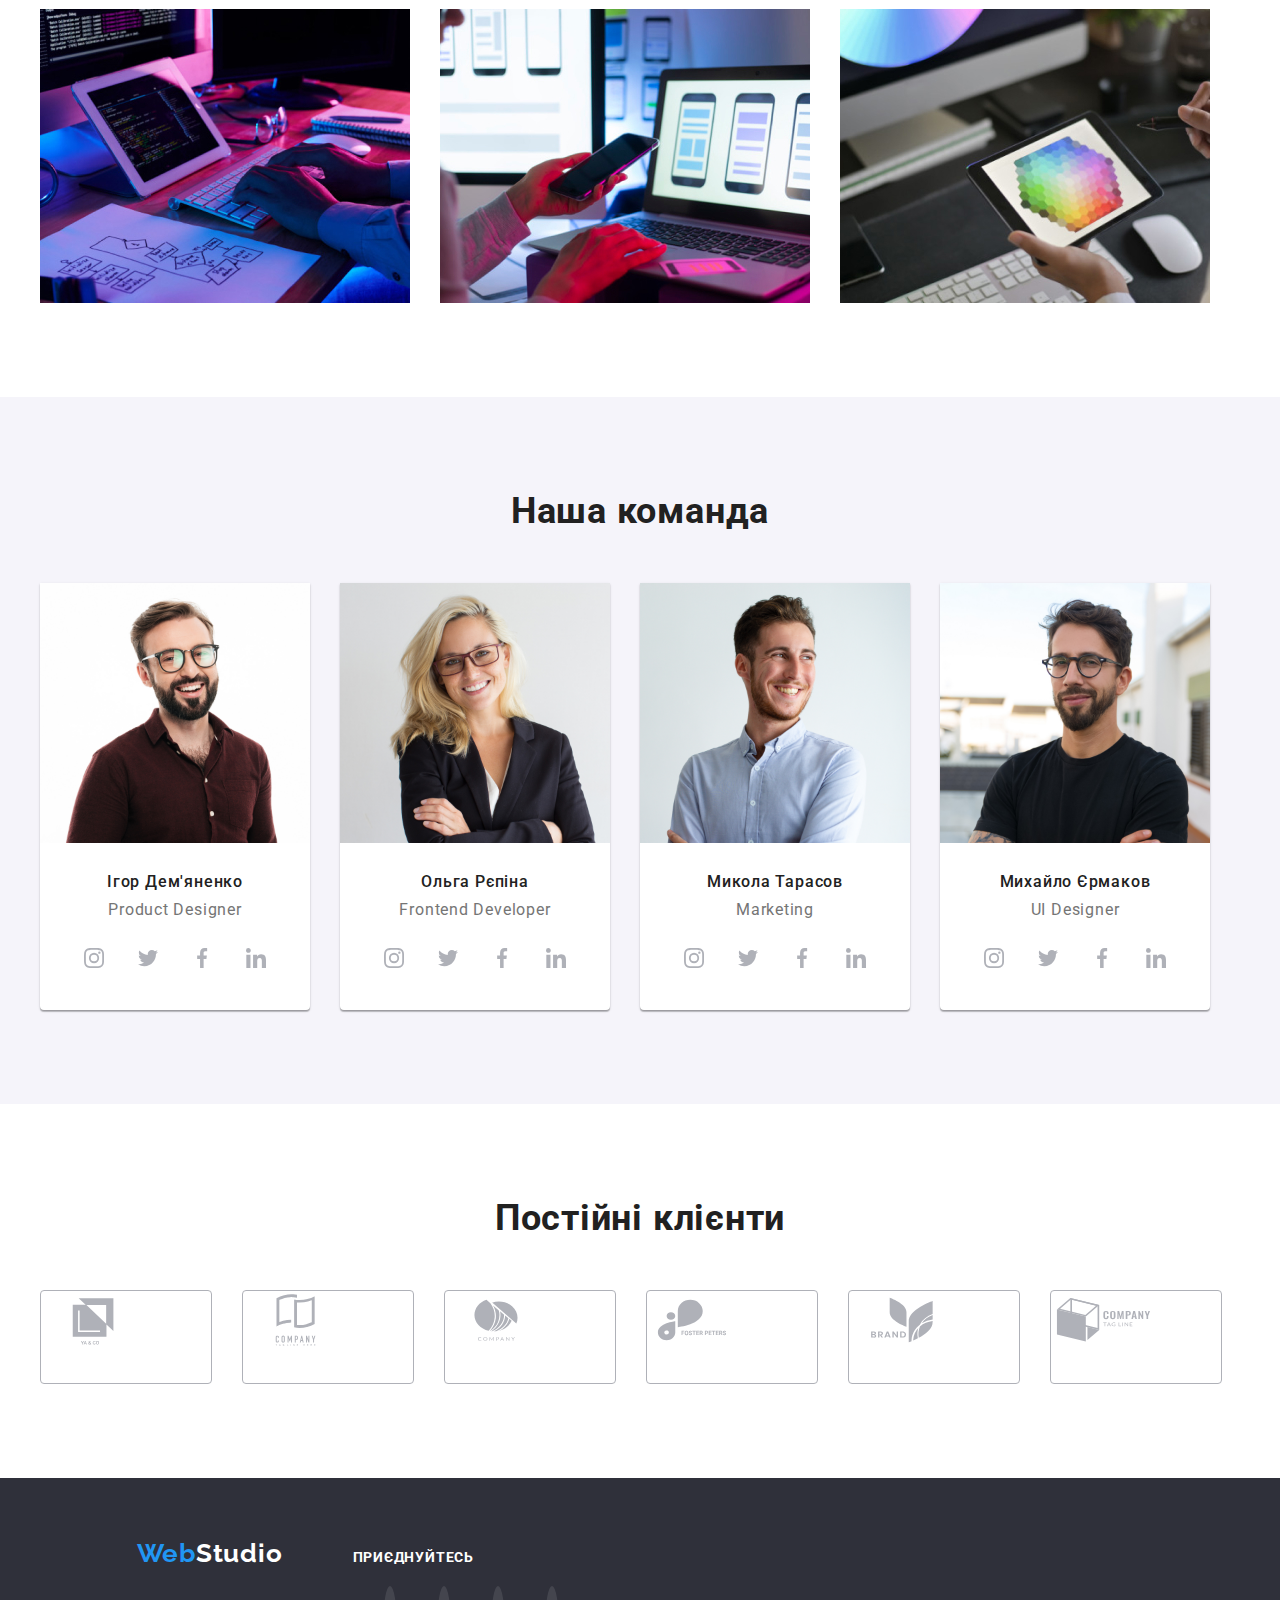
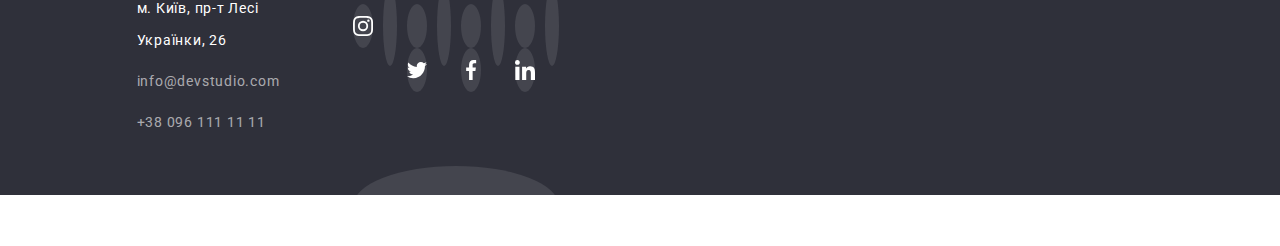
==== commit 3ea714f5: "с вопросами к ментору по футеру и последней секции" ====
--- a/index.html
+++ b/index.html
@@ -28,10 +28,16 @@
             </nav>
             <ul class="nav-contacts">
                 <li class="item">
-                <a href="mailto:info@devstudio.com" class="nav-contacts-tel">info@devstudio.com</a>
+                <a href="mailto:info@devstudio.com" class="nav-contacts-tel pre-title" href="">
+                    <svg class="icon-list-contact"  width="16" height="12">
+                                <use href="./images/icons.svg.svg#icon-email"></use>
+                    </svg>info@devstudio.com</a>
                 </li>
                 <li class="item">
-                    <a href="tel:+380961111111" class="nav-contacts-tel tel-footer"> +38 096 111 11 11</a>
+                    <a href="tel:+380961111111" class="nav-contacts-tel tel-footer pre-title" href="">
+                        <svg class="icon-list-contact"  width="10" height="12">
+                                <use href="./images/icons.svg.svg#icon-tel"></use>
+                        </svg> +38 096 111 11 11</a>
                 </li>
             </ul>
         </div>
@@ -117,17 +123,17 @@
                         <h3  class="name-worker">Ігор Дем'яненко</h3>
                         <p  class="team-job">Product Designer</p>
                         <ul class="team-icon">
-                            <li class="icon-list" ><a class="icon-list-nav" href=""><svg class="icon-list-team"  width="44" height="44">
-                                <use href="./images/icons.svg.svg#icon-inst"></use>
-                            </svg></a></li>
-                            <li class="icon-list" ><a class="icon-list-nav" href=""><svg class="icon-list-team" width="44" height="44">
-                                <use href="./images/icons.svg.svg#icon-tw" ></use>
-                            </svg></a></li>
-                            <li class="icon-list" ><a class="icon-list-nav" href=""><svg class="icon-list-team" width="44" height="44">
-                                <use href="./images/icons.svg.svg#icon-fes" ></use>
-                            </svg></a></li>
-                            <li class="icon-list" ><a class="icon-list-nav" href=""><svg class="icon-list-team" width="44" height="44">
-                                <use href="./images/icons.svg.svg#icon-n"></use>
+                            <li class="icon-list" ><a class="icon-list-nav" href=""><svg class="icon-list-team"  width="20" height="20">
+                                <use href="./images/icons.svg.svg#icon-instagram"></use>
+                            </svg></a></li>
+                            <li class="icon-list" ><a class="icon-list-nav" href=""><svg class="icon-list-team" width="20" height="20">
+                                <use href="./images/icons.svg.svg#icon-twitter" ></use>
+                            </svg></a></li>
+                            <li class="icon-list" ><a class="icon-list-nav" href=""><svg class="icon-list-team" width="20" height="20">
+                                <use href="./images/icons.svg.svg#icon-facebook" ></use>
+                            </svg></a></li>
+                            <li class="icon-list" ><a class="icon-list-nav" href=""><svg class="icon-list-team" width="20" height="20">
+                                <use href="./images/icons.svg.svg#icon-linkedin"></use>
                             </svg></a></li>
                         </ul>
                     </li>
@@ -136,17 +142,17 @@
                         <h3 class="name-worker">Ольга Рєпіна</h3>
                         <p class="team-job">Frontend Developer</p>
                         <ul class="team-icon">
-                            <li class="icon-list" ><a class="icon-list-nav" href=""><svg class="icon-list-team"  width="44" height="44">
-                                <use href="./images/icons.svg.svg#icon-inst"></use>
-                            </svg></a></li>
-                            <li class="icon-list" ><a class="icon-list-nav" href=""><svg class="icon-list-team" width="44" height="44">
-                                <use href="./images/icons.svg.svg#icon-tw" ></use>
-                            </svg></a></li>
-                            <li class="icon-list" ><a  class="icon-list-nav"href=""><svg class="icon-list-team" width="44" height="44">
-                                <use href="./images/icons.svg.svg#icon-fes" ></use>
-                            </svg></a></li>
-                            <li class="icon-list" ><a class="icon-list-nav" href=""><svg class="icon-list-team" width="44" height="44">
-                                <use href="./images/icons.svg.svg#icon-n"></use>
+                            <li class="icon-list" ><a class="icon-list-nav" href=""><svg class="icon-list-team"  width="20" height="20">
+                                <use href="./images/icons.svg.svg#icon-instagram"></use>
+                            </svg></a></li>
+                            <li class="icon-list" ><a class="icon-list-nav" href=""><svg class="icon-list-team" width="20" height="20">
+                                <use href="./images/icons.svg.svg#icon-twitter" ></use>
+                            </svg></a></li>
+                            <li class="icon-list" ><a class="icon-list-nav" href=""><svg class="icon-list-team" width="20" height="20">
+                                <use href="./images/icons.svg.svg#icon-facebook" ></use>
+                            </svg></a></li>
+                            <li class="icon-list" ><a class="icon-list-nav" href=""><svg class="icon-list-team" width="20" height="20">
+                                <use href="./images/icons.svg.svg#icon-linkedin"></use>
                             </svg></a></li>
                         </ul>
                     </li>
@@ -155,17 +161,17 @@
                         <h3 class="name-worker">Микола Тарасов</h3>
                         <p class="team-job">Marketing</p>
                         <ul class="team-icon">
-                            <li class="icon-list" ><a class="icon-list-nav" href=""><svg class="icon-list-team"  width="44" height="44">
-                                <use href="./images/icons.svg.svg#icon-inst"></use>
-                            </svg></a></li>
-                            <li class="icon-list" ><a class="icon-list-nav" href=""><svg class="icon-list-team" width="44" height="44">
-                                <use href="./images/icons.svg.svg#icon-tw" ></use>
-                            </svg></a></li>
-                            <li class="icon-list" ><a class="icon-list-nav" href=""><svg class="icon-list-team" width="44" height="44">
-                                <use href="./images/icons.svg.svg#icon-fes" ></use>
-                            </svg></a></li>
-                            <li class="icon-list" ><a  class="icon-list-nav"href=""><svg class="icon-list-team" width="44" height="44">
-                                <use href="./images/icons.svg.svg#icon-n"></use>
+                            <li class="icon-list" ><a class="icon-list-nav" href=""><svg class="icon-list-team"  width="20" height="20">
+                                <use href="./images/icons.svg.svg#icon-instagram"></use>
+                            </svg></a></li>
+                            <li class="icon-list" ><a class="icon-list-nav" href=""><svg class="icon-list-team" width="20" height="20">
+                                <use href="./images/icons.svg.svg#icon-twitter" ></use>
+                            </svg></a></li>
+                            <li class="icon-list" ><a class="icon-list-nav" href=""><svg class="icon-list-team" width="20" height="20">
+                                <use href="./images/icons.svg.svg#icon-facebook" ></use>
+                            </svg></a></li>
+                            <li class="icon-list" ><a class="icon-list-nav" href=""><svg class="icon-list-team" width="20" height="20">
+                                <use href="./images/icons.svg.svg#icon-linkedin"></use>
                             </svg></a></li>
                         </ul>
                     </li>
@@ -174,41 +180,41 @@
                         <h3 class="name-worker">Михайло Єрмаков</h3>
                         <p class="team-job">UI Designer</p>
                         <ul class="team-icon">
-                            <li class="icon-list" ><a class="icon-list-nav" href=""><svg class="icon-list-team"  width="44" height="44">
-                                <use href="./images/icons.svg.svg#icon-inst"></use>
-                            </svg></a></li>
-                            <li class="icon-list" ><a class="icon-list-nav" href=""><svg class="icon-list-team" width="44" height="44">
-                                <use href="./images/icons.svg.svg#icon-tw" ></use>
-                            </svg></a></li>
-                            <li class="icon-list" ><a class="icon-list-nav" href=""><svg class="icon-list-team" width="44" height="44">
-                                <use href="./images/icons.svg.svg#icon-fes" ></use>
-                            </svg></a></li>
-                            <li class="icon-list" ><a  class="icon-list-nav"href=""><svg class="icon-list-team" width="44" height="44">
-                                <use href="./images/icons.svg.svg#icon-n"></use>
-                            </svg></a></li>
-                        </ul>
-                    </li>
-                </ul>
-        </div>
-        </section>
-
-
-        <section class=" section container clients">
+                            <li class="icon-list" ><a class="icon-list-nav" href=""><svg class="icon-list-team"  width="20" height="20">
+                                <use href="./images/icons.svg.svg#icon-instagram"></use>
+                            </svg></a></li>
+                            <li class="icon-list" ><a class="icon-list-nav" href=""><svg class="icon-list-team" width="20" height="20">
+                                <use href="./images/icons.svg.svg#icon-twitter" ></use>
+                            </svg></a></li>
+                            <li class="icon-list" ><a class="icon-list-nav" href=""><svg class="icon-list-team" width="20" height="20">
+                                <use href="./images/icons.svg.svg#icon-facebook" ></use>
+                            </svg></a></li>
+                            <li class="icon-list" ><a class="icon-list-nav" href=""><svg class="icon-list-team" width="20" height="20">
+                                <use href="./images/icons.svg.svg#icon-linkedin"></use>
+                            </svg></a></li>
+                        </ul>
+                    </li>
+                </ul>
+        </div>
+        </section>
+
+
+        <section class=" section clients">
             <div class="container">
                 <h2 class="header-two">Постійні клієнти</h2>
                 <ul class="clients-list">
-                    <li ><a   class="-list"href=""><svg class="icon-list-clients">
-                                <use href="./images/icons.svg.svg#icon-1"  width="106" height="60"></use>
-                    <li ><a  class="list" href=""><svg class="icon-list-clients">
-                                <use href="./images/icons.svg.svg#icon-2"  width="106" height="60"></use>
-                    <li ><a  class="-list" href=""><svg class="icon-list-clients">
-                                <use href="./images/icons.svg.svg#icon-3"  width="106" height="60"></use>
-                    <li ><a  class="-list" href=""><svg class="icon-list-clients">
-                                <use href="./images/icons.svg.svg#icon-4"  width="106" height="60"></use>
-                    <li ><a  class="-list" href=""><svg class="icon-list-clients">
-                                <use href="./images/icons.svg.svg#icon-5"  width="106" height="60"></use>
-                    <li ><a  class="-list" href=""><svg class="icon-list-clients">
-                                <use href="./images/icons.svg.svg#icon-6"  width="106" height="60"></use>
+                    <li  class="clients-item"><a   class="client-link-icon"href=""><svg class="icon-list-clients" width="106" height="60">
+                                <use href="./images/icons.svg.svg#icon-1" ></use>
+                    <li  class="clients-item"><a  class="client-link-icon" href=""><svg class="icon-list-clients" width="106" height="60">
+                                <use href="./images/icons.svg.svg#icon-2" ></use>
+                    <li  class="clients-item"><a  class="client-link-icon" href=""><svg class="icon-list-clients" width="106" height="60">
+                                <use href="./images/icons.svg.svg#icon-3"  ></use>
+                    <li  class="clients-item"><a  class="client-link-icon" href=""><svg class="icon-list-clients" width="106" height="60">
+                                <use href="./images/icons.svg.svg#icon-4"  ></use>
+                    <li  class="clients-item"><a  class="client-link-icon" href=""><svg class="icon-list-clients" width="106" height="60">
+                                <use href="./images/icons.svg.svg#icon-5"  ></use>
+                    <li  class="clients-item"><a  class="client-link-icon" href=""><svg class="icon-list-clients" width="106" height="60">
+                                <use href="./images/icons.svg.svg#icon-6"  ></use>
                 </ul>
             </div>
         </section>
@@ -216,28 +222,46 @@
 
 
     <footer class="footer">
-        <div class="container footer-flex">
-            <div class="left-footer">
-                <a class="logo-footer" href="./index.html"><span class="accent">Web</span>Studio</a>
-                <address class="nav-contacts-footer">
-                    <ul>
-                        <li class="footer-list" ><a class="address-office" href="https://www.google.com/maps/d/viewer?mid=10uSM3H-mIU3GznYo2szRIEphczw&hl=en_US&ll=50.42732700000001%2C30.538092&z=17" target="_blank" rel="noopener noreferrer">м. Київ, пр-т Лесі Українки, 26</a></li>
-                        <li class="footer-list" ><a class="address-tel-emal" href="mailto:info@devstudio.com" >info@devstudio.com</a></li>
-                        <li class="footer-list" ><a class="address-tel-emal" href="tel:+380961111111" > +38 096 111 11 11</a></li>
-                    </ul>
-                </address>
-            </div>
-            <div class="join">
-                <p class="join-word">приєднуйтесь</p>
-                <ul class="join-list">
-                    <li class="join-iteam"></li>
-                    <li class="join-iteam"></li>
-                    <li class="join-iteam"></li>
-                    <li class="join-iteam"></li>
-                </ul>
-            </div>
-        </div>
-    </footer> 
+      <div class="container footer-flex">
+        <div class="left-footer">
+          <a class="logo-footer" href="./index.html" ><span class="accent">Web</span>Studio</a>
+          <address class="nav-contacts-footer">
+            <ul>
+              <li class="footer-list">
+                <a class="address-office" href="https://www.google.com/maps/d/viewer?mid=10uSM3H-mIU3GznYo2szRIEphczw&hl=en_US&ll=50.42732700000001%2C30.538092&z=17" target="_blank"rel="noopener noreferrer">м. Київ, пр-т Лесі Українки, 26</a>
+              </li>
+              <li class="footer-list">
+                <a class="address-tel-emal" href="mailto:info@devstudio.com">info@devstudio.com</a>
+              </li>
+              <li class="footer-list">
+                <a class="address-tel-emal" href="tel:+380961111111">+38 096 111 11 11</a>
+              </li>
+            </ul>
+          </address>
+        </div>
+        <div class="join">
+          <p class="join-word">приєднуйтесь</p>
+          <ul class="join-list">
+            <li class="join-iteam">
+              <a  class="join-link" href=""><svg class="icon-join" width="20" height="20">
+                                <use href="./images/icons.svg.svg#icon-instagram"  ></use>
+            </li>
+            <li class="join-iteam">
+              <a  class="join-link" href=""><svg class="icon-join" width="20" height="20">
+                                <use href="./images/icons.svg.svg#icon-twitter"  ></use>
+            </li>
+            <li class="join-iteam">
+              <a  class="join-link" href=""><svg class="icon-join" width="20" height="20">
+                                <use href="./images/icons.svg.svg#icon-facebook"  ></use>
+            </li>
+            <li class="join-iteam">
+              <a  class="join-link" href=""><svg class="icon-join" width="20" height="20">
+                                <use href="./images/icons.svg.svg#icon-linkedin"  ></use>
+            </li>
+          </ul>
+        </div>
+      </div>
+    </footer>
     
 </body>
 
--- a/css/styles.css
+++ b/css/styles.css
@@ -74,7 +74,7 @@
 display: flex;
 }
 .nav-li .item + .item{
-  margin-left: 50px;}
+  margin-left: 30px;}
 
 /* .nav-li .item:not(:last-child){
   margin-left: 40px;
@@ -85,7 +85,7 @@
   margin-left: auto;
 }
 .nav-contacts .item+.item{
-  margin-left: 50px;
+  margin-left: 30px;
 }
 .nav-site,
 .nav-site-link{
@@ -104,6 +104,22 @@
 .nav-site-link.current{
 color: var(--text-accent);
 }
+
+
+.pre-title:before {
+content: '';}
+
+.icon-list-contact{
+margin-right: 10px;
+fill: currentColor;}
+  
+.pre-title:hover .icon-list-contact,
+.pre-title:focus .icon-list-contact {
+fill: var(--text-accent);
+}
+
+
+
 /* --------------------------------------Nav-contact */
 
 .nav-contacts , .nav-contacts-tel{
@@ -134,7 +150,7 @@
 .address-tel-emal:hover,
 .nav-contacts-footer, 
 .address-tel-emal:focus {
-  color: var(--text-accent);}
+color: var(--text-accent);}
 
 
 .address-office{
@@ -184,12 +200,18 @@
 .accent{
 color: var(--text-accent);
 }
+
+
+
+
 .footer-flex{
 display: flex;
 }
 .join{
   margin-left: 70px;
   padding-top: 12px;
+  width: 206px;
+  height: 80px;
 }
 .join-word{
 font-weight: 700;
@@ -197,7 +219,53 @@
 line-height: 1.14;
 text-transform: uppercase;
 color: var(--text-white);
-}
+
+}
+
+.join-list{
+  width: 206px;
+  height: 80px;
+  margin-top: 20px;
+  margin-bottom: 100px;
+  display: flex;
+  justify-content: space-between;
+  align-items: center;
+  gap: 10px;
+
+}
+.join-iteam{
+  width: 44px;
+  height: 44px;
+  border-radius: 50%;
+}
+.join-link{
+    width: 100%;
+    height: 100%;
+    display: flex;
+    align-items: center;
+    justify-content: center;
+    border-radius: 50%;
+    background-color: rgba(255, 255, 255, 0.1);
+    color:#FFFFFF;}
+
+
+.icon-join {
+  fill: currentColor;
+  background-position: center;
+}
+
+.join-link:hover,
+.join-linkk:focus {
+  background-color: var(--text-accent);
+}
+
+.join-link:hover .icon-join,
+.join-linkk:focus .icon-join {
+  fill: #FFFFFF}
+
+
+
+
 
 /* -----------------------------------------hero */
 .hero-img {
@@ -301,12 +369,6 @@
   justify-content: center;
 }
 
-.benefits-box-icon {
-  
-}
-
-
-
 
  /* --------------------------------------------working */
 .working{
@@ -381,34 +443,53 @@
 
 
 
+
+
 .team-icon{
 margin-bottom: 30px;
 width: 206px;
 height: 44px;
 margin-left: 32px;
 margin-right: 32px;
+/* border-radius: 50%; */
 display: flex;
 justify-content: space-between;
 align-items: center;
-}
+justify-content: center;
+gap: 10px;
+}
+
+
 .icon-list{
-  /* background-color: green; */
+width: 44px;
+height: 44px;
+border-radius: 50%;
 }
 
 .icon-list-nav{
+ width: 100%;
+  height: 100%;
+  display: flex;
+  align-items: center;
+  justify-content: center;
   border-radius: 50%;
-  background-color: #2F303A;
-}
-
-.icon-list-team :hover{
+  background-color:transparent;
+  fill:  #AFB1B8;
+}
+
+
+.icon-list:hover ,
+.icon-list:focus{
 background-color: var(--text-accent);
-}
-
-.icon-list-team {
- background-color: greenyellow;
-  border-radius: 50%;
-  background-position: center;
-}
+
+}
+
+
+.icon-list:hover .icon-list-team,
+.icon-list:focus .icon-list-team {
+  fill: #FFFFFF;
+}
+
 
 
 
@@ -416,12 +497,43 @@
 
 /* ---------------------------------------------------clients */
 .clients-list{
-  margin-top: 50px;
-  border: 1px solid #AFB1B8;
+margin-top: 50px;
+display: flex;
+gap: 30px;
+}
+
+
+
+.clients-item{
+width: 170px;
+height: 92px;
+border: 1px solid #AFB1B8;
 border-radius: 4px;
 }
-
-
+.client-link-icon{
+width: 170px;
+height: 92px;
+  /* display: flex; */
+  align-items: center;
+}
+
+.icon-list-clients{
+  fill: #AFB1B8;
+  background-position: center;
+}
+
+
+.clients-item:hover ,
+.clients-item:focus {
+  border-color: var(--text-accent);
+}
+
+.clients-item:hover .icon-list-clients {
+  fill: var(--text-accent);}
+
+.clients-item:focus .icon-list-clients {
+  fill: var(--text-accent);
+}
 
 
   /* -------------------------------------------PORTFOLIO ----------------------------------------------*/
@@ -461,11 +573,13 @@
 .filtr-tab:hover,
 .filtr-tab:focus {
 background-color: var(--text-accent);
-color: #FFFFFF;}
+color: #FFFFFF;
+box-shadow: 0px 3px 1px rgba(0, 0, 0, 0.1), 0px 1px 2px rgba(0, 0, 0, 0.08), 0px 2px 2px rgba(0, 0, 0, 0.12);}
 
 .filtr-tab.current{
 background-color: var(--text-accent);
-color: #FFFFFF;}
+color: #FFFFFF;
+box-shadow: 0px 3px 1px rgba(0, 0, 0, 0.1), 0px 1px 2px rgba(0, 0, 0, 0.08), 0px 2px 2px rgba(0, 0, 0, 0.12);}
 
 /* -------------------------------------------------------------------content */
 .container-flex{
@@ -500,7 +614,6 @@
 }
 .content-list{
 background: var(--text-white);
-
 }
 .name-list{
 padding: 20px 24px;
@@ -513,3 +626,9 @@
 font-weight: 400;
 font-size: 16px;
 line-height: 1.7;}
+
+.content-list:focus ,
+.content-list:hover {
+border: 1px solid #EEEEEE;
+box-shadow: 0px 1px 1px rgba(0, 0, 0, 0.12), 0px 4px 4px rgba(0, 0, 0, 0.06), 1px 4px 6px rgba(0, 0, 0, 0.16);
+}
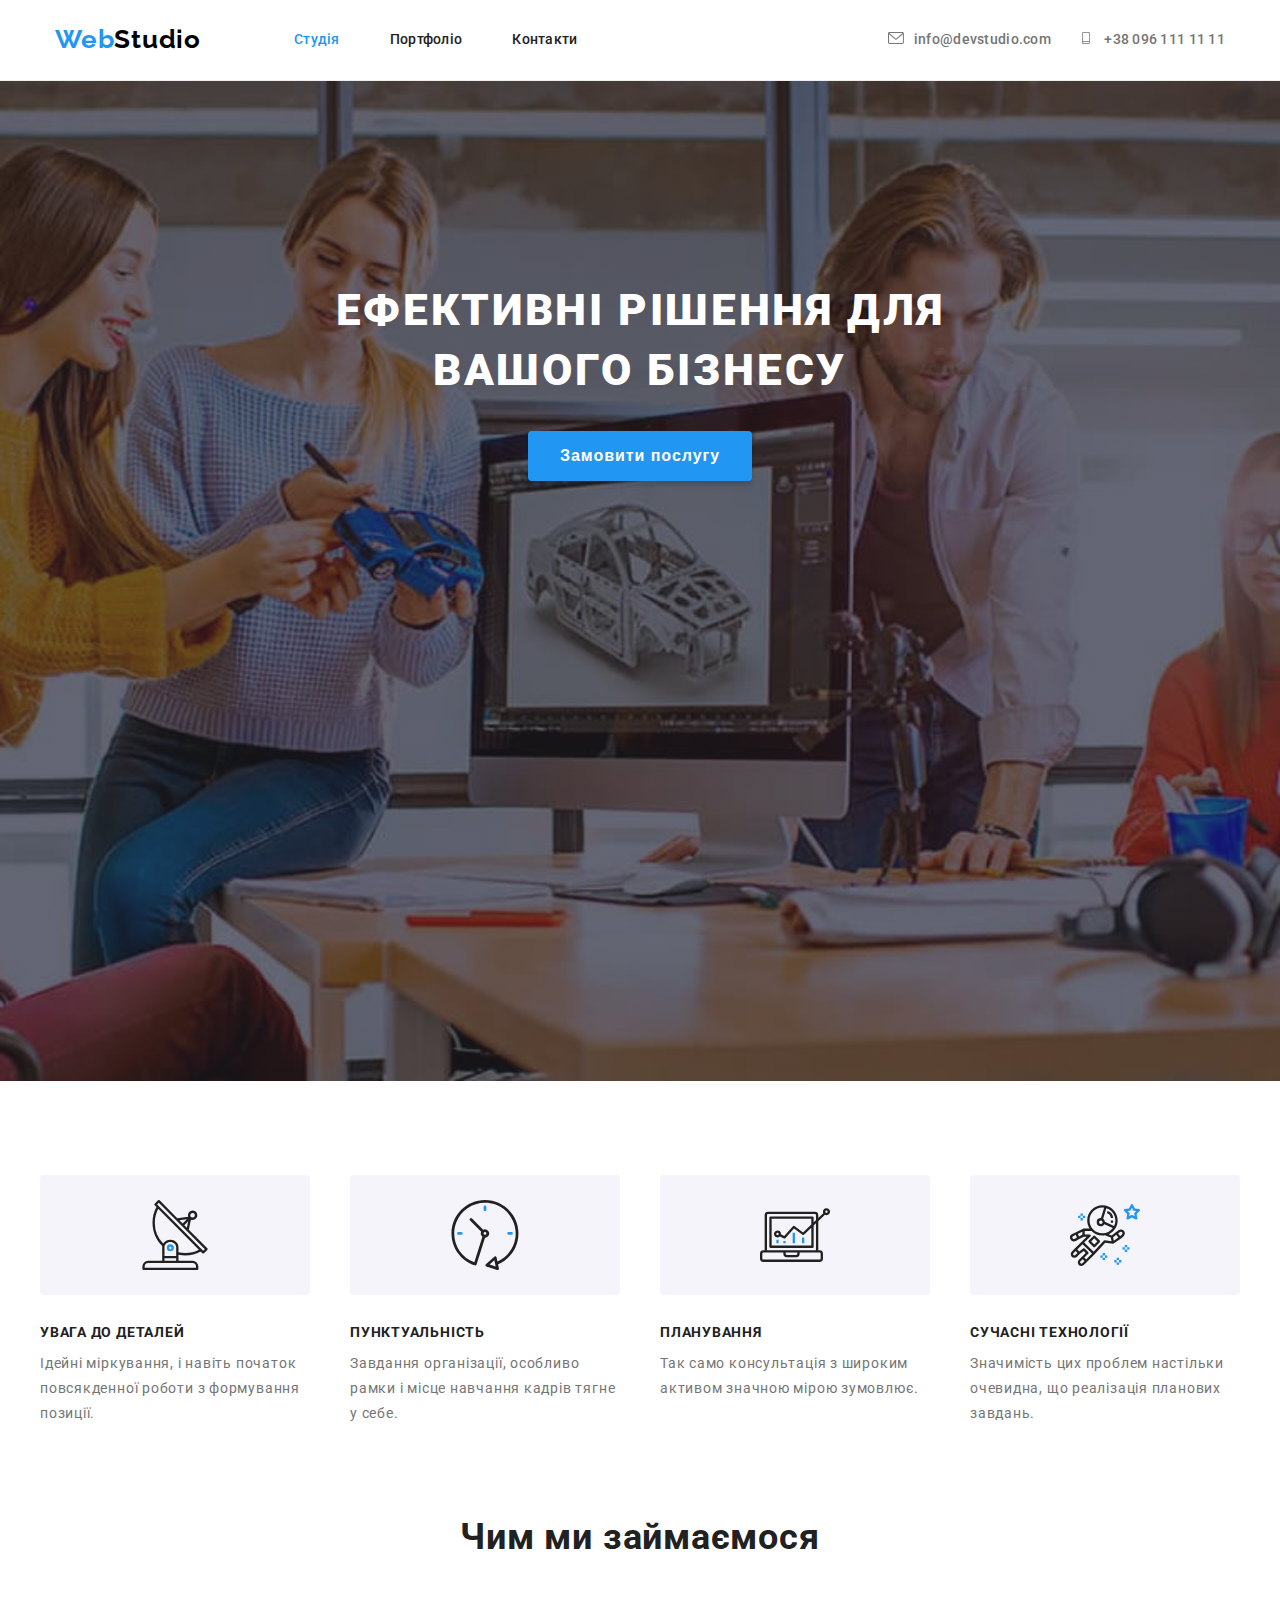
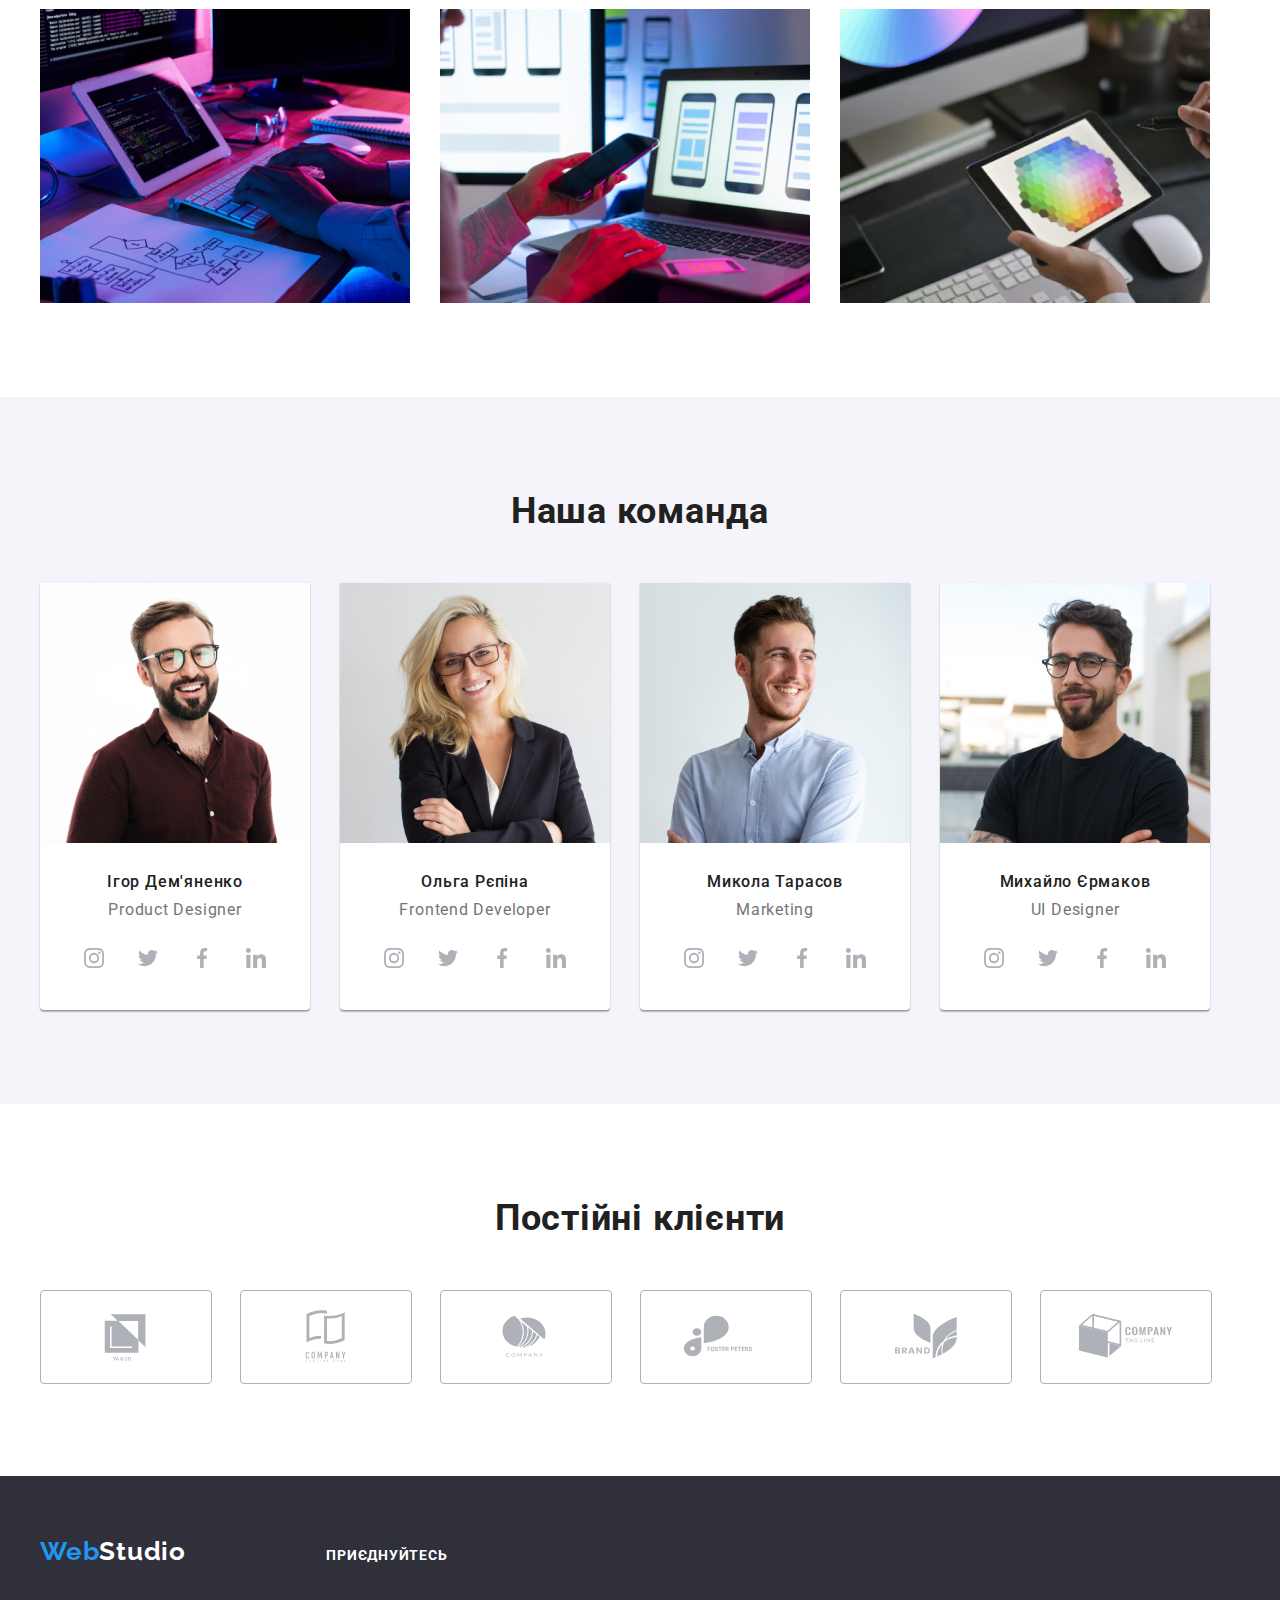
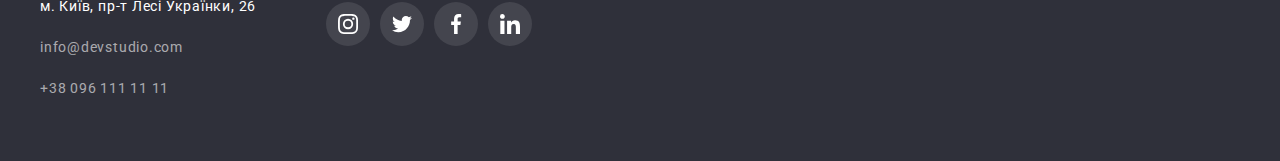
==== commit 08f6a9a5: "для проверки дз4" ====
--- a/index.html
+++ b/index.html
@@ -197,24 +197,24 @@
                 </ul>
         </div>
         </section>
-
+        
 
         <section class=" section clients">
             <div class="container">
                 <h2 class="header-two">Постійні клієнти</h2>
                 <ul class="clients-list">
                     <li  class="clients-item"><a   class="client-link-icon"href=""><svg class="icon-list-clients" width="106" height="60">
-                                <use href="./images/icons.svg.svg#icon-1" ></use>
-                    <li  class="clients-item"><a  class="client-link-icon" href=""><svg class="icon-list-clients" width="106" height="60">
-                                <use href="./images/icons.svg.svg#icon-2" ></use>
-                    <li  class="clients-item"><a  class="client-link-icon" href=""><svg class="icon-list-clients" width="106" height="60">
-                                <use href="./images/icons.svg.svg#icon-3"  ></use>
-                    <li  class="clients-item"><a  class="client-link-icon" href=""><svg class="icon-list-clients" width="106" height="60">
-                                <use href="./images/icons.svg.svg#icon-4"  ></use>
-                    <li  class="clients-item"><a  class="client-link-icon" href=""><svg class="icon-list-clients" width="106" height="60">
-                                <use href="./images/icons.svg.svg#icon-5"  ></use>
-                    <li  class="clients-item"><a  class="client-link-icon" href=""><svg class="icon-list-clients" width="106" height="60">
-                                <use href="./images/icons.svg.svg#icon-6"  ></use>
+                                <use href="./images/icons.svg.svg#icon-1" ></use></svg></a></li>
+                    <li  class="clients-item"><a  class="client-link-icon" href=""><svg class="icon-list-clients" width="106" height="60">
+                                <use href="./images/icons.svg.svg#icon-2" ></use></svg></a></li>
+                    <li  class="clients-item"><a  class="client-link-icon" href=""><svg class="icon-list-clients" width="106" height="60">
+                                <use href="./images/icons.svg.svg#icon-3"  ></use></svg></a></li>
+                    <li  class="clients-item"><a  class="client-link-icon" href=""><svg class="icon-list-clients" width="106" height="60">
+                                <use href="./images/icons.svg.svg#icon-4"  ></use></svg></a></li>
+                    <li  class="clients-item"><a  class="client-link-icon" href=""><svg class="icon-list-clients" width="106" height="60">
+                                <use href="./images/icons.svg.svg#icon-5"  ></use></svg></a></li>
+                    <li  class="clients-item"><a  class="client-link-icon" href=""><svg class="icon-list-clients" width="106" height="60">
+                                <use href="./images/icons.svg.svg#icon-6"  ></use></svg></a></li>
                 </ul>
             </div>
         </section>
@@ -243,21 +243,17 @@
           <p class="join-word">приєднуйтесь</p>
           <ul class="join-list">
             <li class="join-iteam">
-              <a  class="join-link" href=""><svg class="icon-join" width="20" height="20">
-                                <use href="./images/icons.svg.svg#icon-instagram"  ></use>
-            </li>
-            <li class="join-iteam">
-              <a  class="join-link" href=""><svg class="icon-join" width="20" height="20">
-                                <use href="./images/icons.svg.svg#icon-twitter"  ></use>
-            </li>
-            <li class="join-iteam">
-              <a  class="join-link" href=""><svg class="icon-join" width="20" height="20">
-                                <use href="./images/icons.svg.svg#icon-facebook"  ></use>
-            </li>
-            <li class="join-iteam">
-              <a  class="join-link" href=""><svg class="icon-join" width="20" height="20">
-                                <use href="./images/icons.svg.svg#icon-linkedin"  ></use>
-            </li>
+              <a  class="join-link" href=""><svg class="icon-join" width="20" height="20"><use href="./images/icons.svg.svg#icon-instagram"  ></use>
+            </svg></a></li>
+            <li class="join-iteam">
+              <a  class="join-link" href=""><svg class="icon-join" width="20" height="20"><use href="./images/icons.svg.svg#icon-twitter"  ></use>
+            </svg></a></li>
+            <li class="join-iteam">
+              <a  class="join-link" href=""><svg class="icon-join" width="20" height="20"><use href="./images/icons.svg.svg#icon-facebook"  ></use>
+            </svg></a></li>
+            <li class="join-iteam">
+              <a  class="join-link" href=""><svg class="icon-join" width="20" height="20"><use href="./images/icons.svg.svg#icon-linkedin"  ></use>
+            </svg></a></li>
           </ul>
         </div>
       </div>
--- a/css/styles.css
+++ b/css/styles.css
@@ -72,9 +72,10 @@
 }
 .nav-li{
 display: flex;
-}
-.nav-li .item + .item{
-  margin-left: 30px;}
+gap: 50px;
+}
+/* .nav-li .item + .item{
+  margin-left: 30px;} */
 
 /* .nav-li .item:not(:last-child){
   margin-left: 40px;
@@ -246,22 +247,23 @@
     justify-content: center;
     border-radius: 50%;
     background-color: rgba(255, 255, 255, 0.1);
-    color:#FFFFFF;}
-
+    color:#FFFFFF;
+  }
 
 .icon-join {
   fill: currentColor;
-  background-position: center;
-}
+  }
 
 .join-link:hover,
-.join-linkk:focus {
-  background-color: var(--text-accent);
+.join-link:focus {
+background-color: var(--text-accent);
 }
 
 .join-link:hover .icon-join,
 .join-linkk:focus .icon-join {
-  fill: #FFFFFF}
+  /* fill:#FFFFFF; */
+  background-color: var(--text-accent)
+}
 
 
 
@@ -478,15 +480,15 @@
 }
 
 
-.icon-list:hover ,
-.icon-list:focus{
+.icon-list-nav:hover ,
+.icon-list-nav:focus{
 background-color: var(--text-accent);
 
 }
 
 
-.icon-list:hover .icon-list-team,
-.icon-list:focus .icon-list-team {
+.icon-list-nav:hover .icon-list-team,
+.icon-list-nav:focus .icon-list-team {
   fill: #FFFFFF;
 }
 
@@ -507,43 +509,40 @@
 .clients-item{
 width: 170px;
 height: 92px;
-border: 1px solid #AFB1B8;
-border-radius: 4px;
 }
 .client-link-icon{
 width: 170px;
 height: 92px;
-  /* display: flex; */
-  align-items: center;
+display: flex;
+align-items: center;
+justify-content: center;
+border: 1px solid #AFB1B8;
+border-radius: 4px;
 }
 
 .icon-list-clients{
   fill: #AFB1B8;
-  background-position: center;
-}
-
-
-.clients-item:hover ,
-.clients-item:focus {
+}
+
+.client-link-icon:hover ,
+.client-link-icon:focus {
   border-color: var(--text-accent);
 }
 
-.clients-item:hover .icon-list-clients {
+.client-link-icon:hover .icon-list-clients {
   fill: var(--text-accent);}
 
-.clients-item:focus .icon-list-clients {
+.client-link-icon:focus .icon-list-clients {
   fill: var(--text-accent);
 }
 
 
   /* -------------------------------------------PORTFOLIO ----------------------------------------------*/
 .filtr-flex{
-display: flex;
-
-  
+display: flex; 
 }
 .filtr{
-  margin-bottom: 34px;
+  margin-bottom: 50px;
   display: flex;
   justify-content: center;
 }
@@ -608,7 +607,7 @@
 color: var(--text-header);
 font-weight: 700;
 font-size: 18px;
-line-height: 1.2;
+line-height: 2;
 letter-spacing: 0.06em;
 margin-bottom: 4px;
 }
@@ -629,6 +628,5 @@
 
 .content-list:focus ,
 .content-list:hover {
-border: 1px solid #EEEEEE;
 box-shadow: 0px 1px 1px rgba(0, 0, 0, 0.12), 0px 4px 4px rgba(0, 0, 0, 0.06), 1px 4px 6px rgba(0, 0, 0, 0.16);
 }
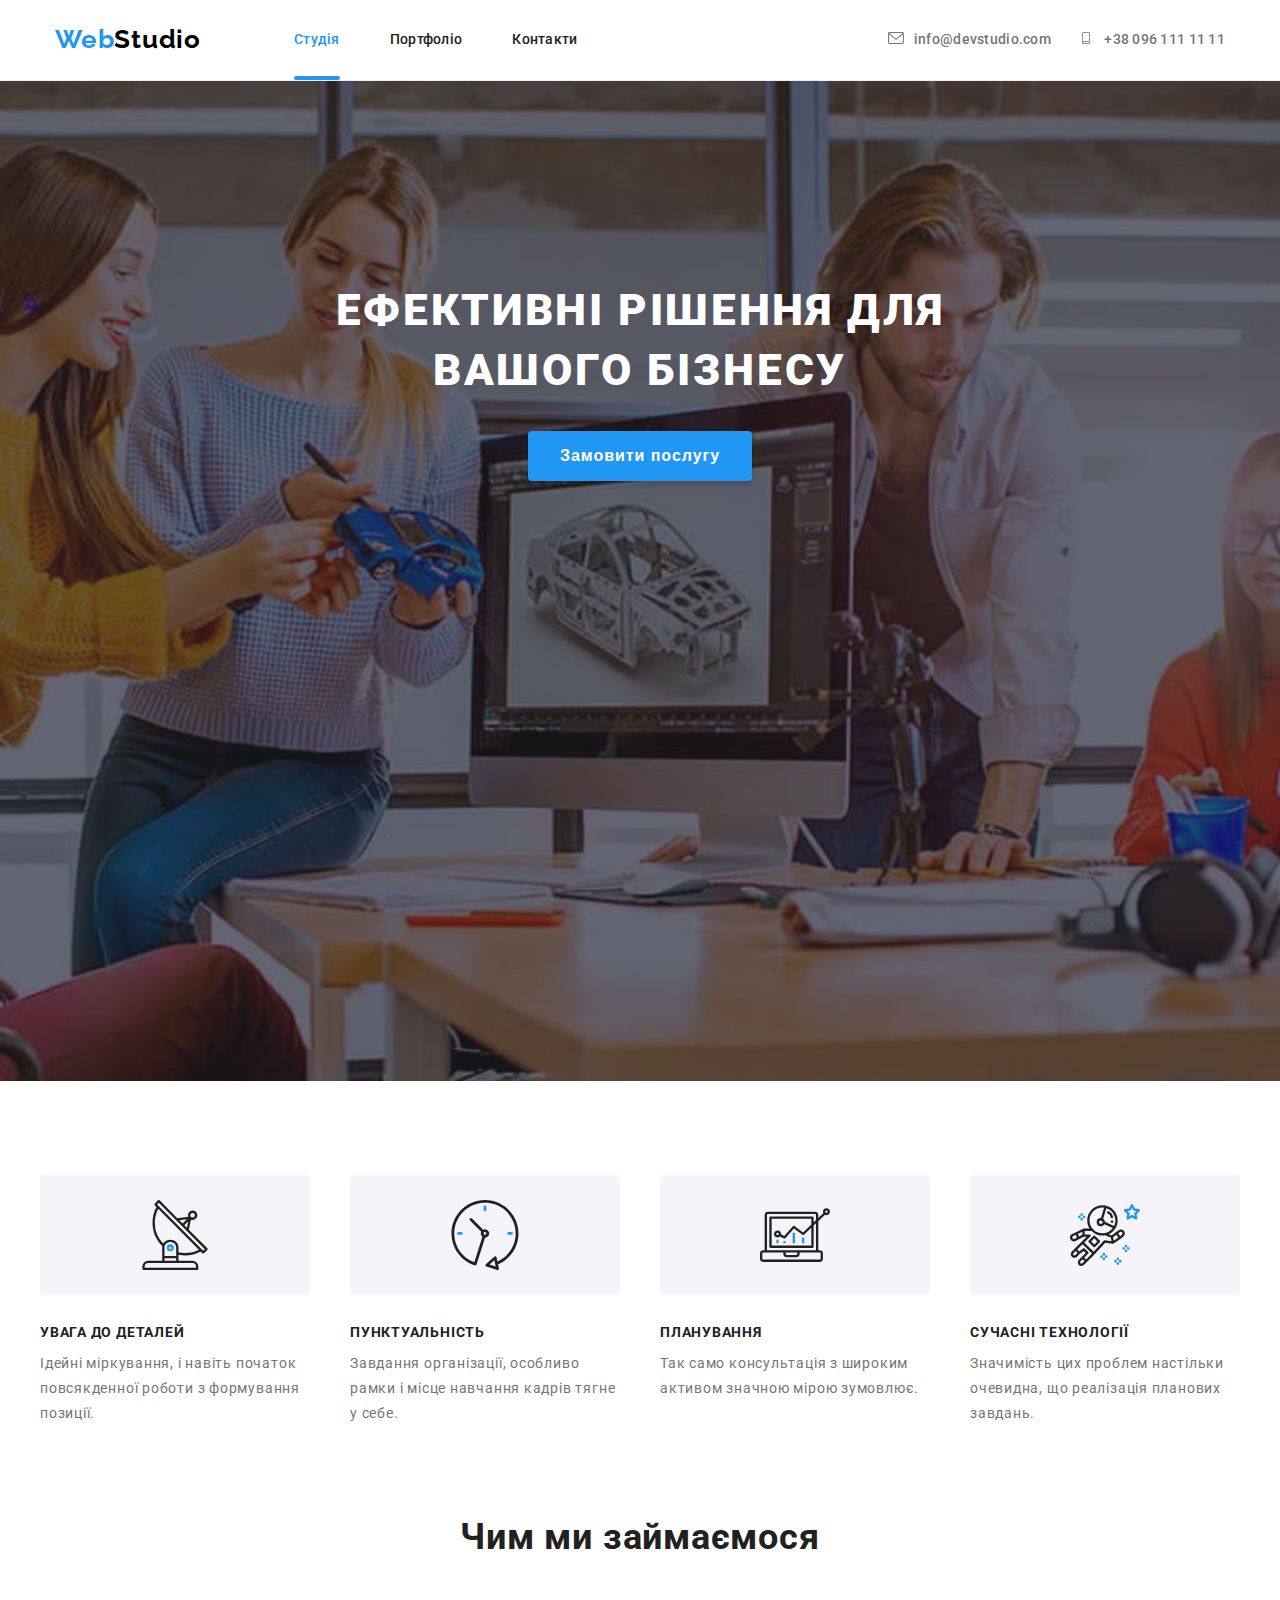
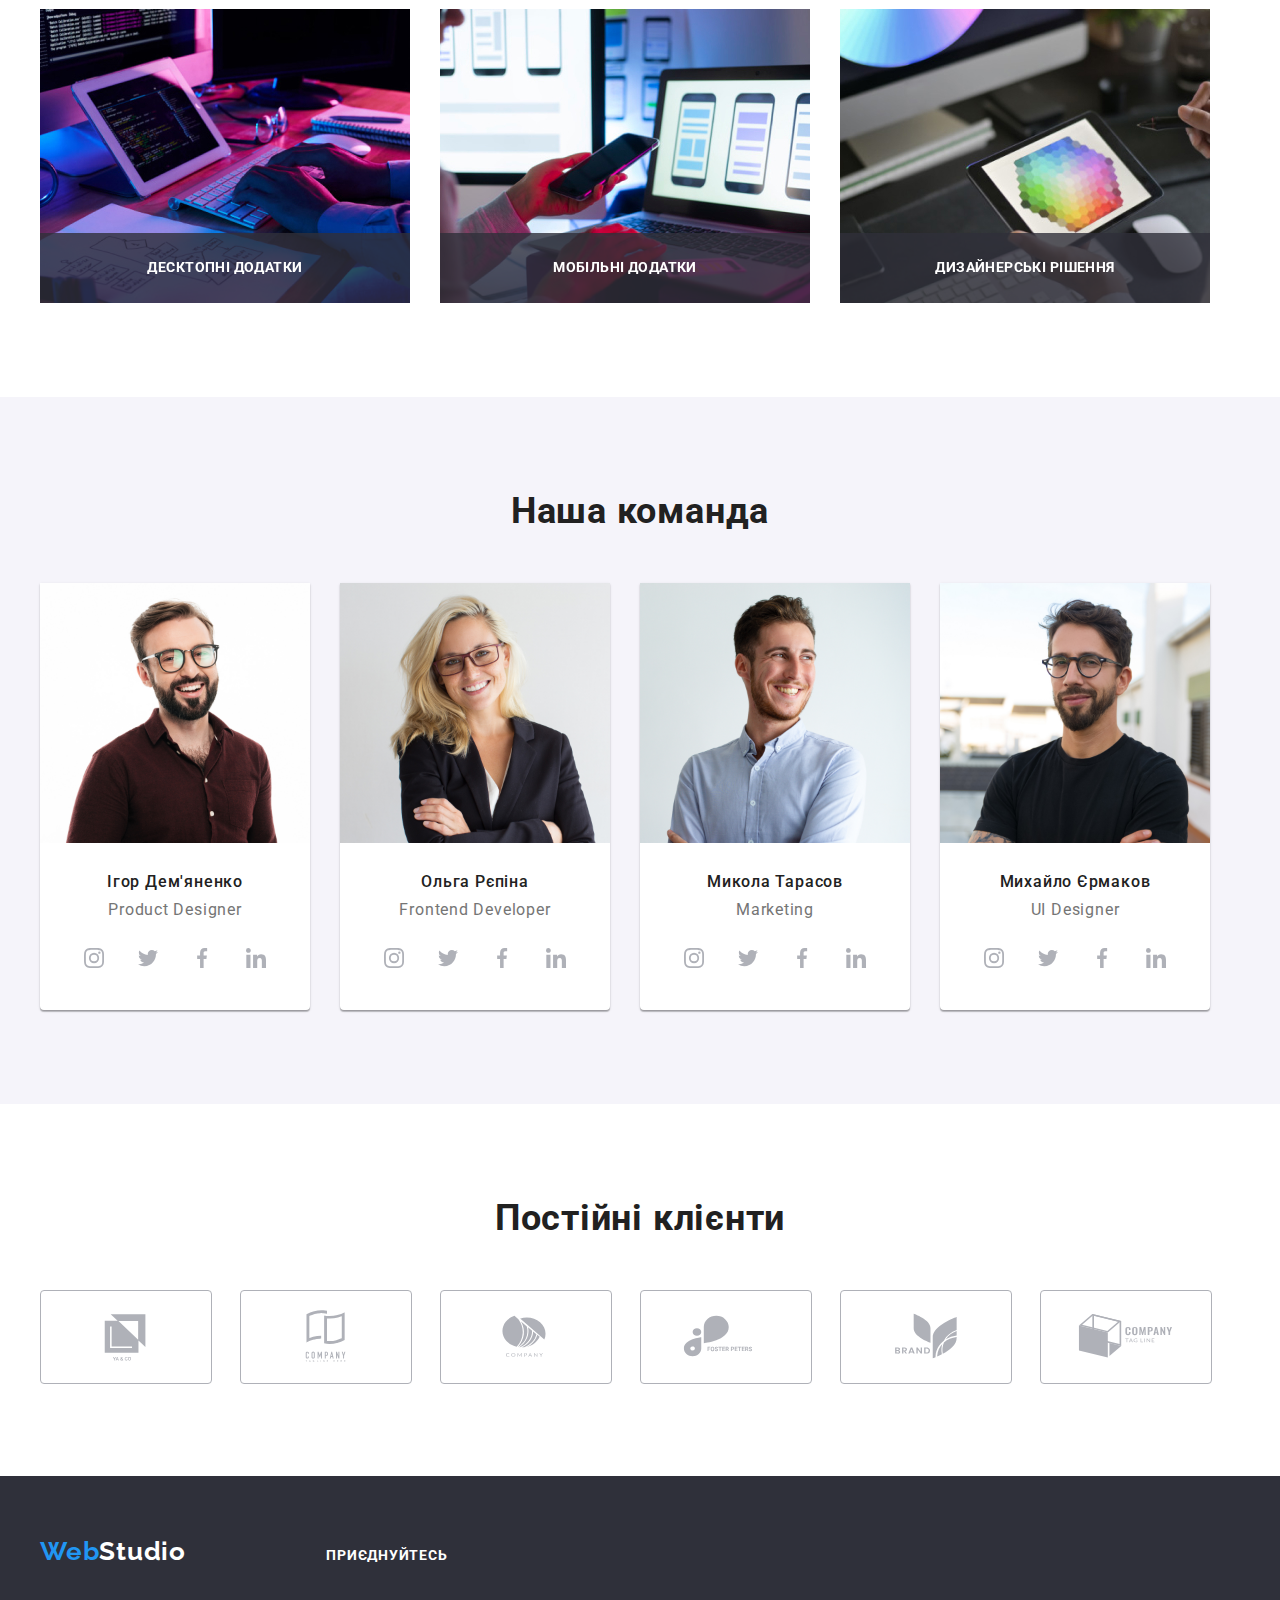
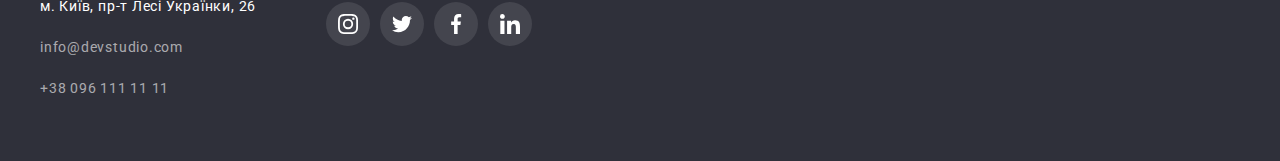
==== commit 8c3619e7: "починить карточку" ====
--- a/index.html
+++ b/index.html
@@ -21,9 +21,9 @@
             <a class="logo" href="./index.html"><span class="accent">Web</span>Studio</a>
             <nav class="nav-site">
                 <ul class="nav-li">
-                    <li class="item" ><a href="" class="nav-site-link current">Студія</a></li>
-                    <li class="item" ><a href="./portfolio.html" class="nav-site-link ">Портфоліо</a></li>
-                    <li class="item" ><a href="" class="nav-site-link">Контакти</a></li>
+                    <li class="item" ><a href="" class="nav-site-link current after-title">Студія</a></li>
+                    <li class="item" ><a href="./portfolio.html" class="nav-site-link after-title ">Портфоліо</a></li>
+                    <li class="item" ><a href="" class="nav-site-link after-title">Контакти</a></li>
                 </ul>
             </nav>
             <ul class="nav-contacts">
@@ -46,7 +46,16 @@
     <main>
         <section class="hero-start section hero-img">
             <h1 class="hero-start-header">Ефективні рішення для вашого бізнесу</h1>
-            <button type="button" class="hero-button" >Замовити послугу</button>
+            <button type="button" class="hero-button" data-modal-open>Замовити послугу</button>
+            <div class="backdrop is-hidden" data-modal>
+                <div class="modal">
+                    <p>
+        
+                    </p>
+                    <button type="button"  class="button-close" data-modal-close><svg class="icon-close" width="18" height="18">
+                                <use href="./images/icons.svg.svg#icon-close-black" ></use></svg></button>
+                </div>
+            </div>
         </section>
         
 
@@ -106,9 +115,24 @@
             <div class="container">
                 <h2 class="header-two">Чим ми займаємося</h2>
                 <ul class="list-image">
-                    <li class="working-iteam"><img class="img" src="./images/box1.jpg" alt="box1" width="370"></li>
-                    <li class="working-iteam"><img class="img"src="./images/box2.jpg" alt="box2" width="370"></li>
-                    <li class="working-iteam"><img class="img" src="./images/box3.jpg" alt="box3" width="370"></li>
+                    <li class="working-iteam">
+                        <img class="img" src="./images/box1.jpg" alt="box1" width="370">
+                        <div class="working-applications">
+                            <p class="application-titles">Десктопні додатки</p>
+                        </div>
+                    </li>
+                    <li class="working-iteam">
+                        <img class="img"src="./images/box2.jpg" alt="box2" width="370">
+                        <div class="working-applications">
+                            <p class="application-titles">Мобільні додатки</p>
+                        </div>
+                    </li>
+                    <li class="working-iteam">
+                        <img class="img" src="./images/box3.jpg" alt="box3" width="370">
+                        <div class="working-applications">
+                            <p  class="application-titles">Дизайнерські рішення</p>
+                        </div>
+                    </li>
                 </ul>
             </div>
         </section>
@@ -258,7 +282,9 @@
         </div>
       </div>
     </footer>
+
     
+<script src="./js/modal.js"></script>  
 </body>
 
 </html>--- a/css/styles.css
+++ b/css/styles.css
@@ -72,8 +72,11 @@
 }
 .nav-li{
 display: flex;
+align-items: center;
 gap: 50px;
-}
+padding-top: 32px;
+}
+
 /* .nav-li .item + .item{
   margin-left: 30px;} */
 
@@ -84,7 +87,9 @@
 .nav-contacts{
   display: flex;
   margin-left: auto;
-}
+  
+}
+
 .nav-contacts .item+.item{
   margin-left: 30px;
 }
@@ -92,19 +97,42 @@
 .nav-site-link{
 color: var(--text-header);
 }
-
-.nav-site , .nav-site-link:hover ,
-.nav-site , .nav-site-link:focus{
+.nav-site-link{
+
+font-weight: 500;
+font-size: 14px;
+line-height: 1.14;
+letter-spacing: 0.02em;
+display: block;
+padding-bottom: 32px;
+}
+.nav-site, .nav-site-link:hover ,
+.nav-site, .nav-site-link:focus{
 color: var(--text-accent);
-  font-weight: 500;
-  font-size: 14px;
-  line-height: 1.14;
-  letter-spacing: 0.02em;
+}
+.after-title{
+position: relative;}
+
+.after-title::after {
+position: absolute;
+bottom: 0;
+left: 0;
+content: '' ;
+width: 100%;
+height: 4px;
+background-color: transparent;
+display: block;
+border-radius: 2px;
 }
 
 .nav-site-link.current{
-color: var(--text-accent);
-}
+color: var(--text-accent);}
+
+.after-title.current::after{
+background-color: var(--text-accent);
+}
+
+
 
 
 .pre-title:before {
@@ -117,9 +145,8 @@
 .pre-title:hover .icon-list-contact,
 .pre-title:focus .icon-list-contact {
 fill: var(--text-accent);
-}
-
-
+
+}
 
 /* --------------------------------------Nav-contact */
 
@@ -260,8 +287,7 @@
 }
 
 .join-link:hover .icon-join,
-.join-linkk:focus .icon-join {
-  /* fill:#FFFFFF; */
+.join-link:focus .icon-join {
   background-color: var(--text-accent)
 }
 
@@ -275,7 +301,7 @@
   height: 600px;
   margin: 0 auto;
   margin: 0 auto;
-  background-image: linear-gradient(rgba(47, 48, 58, 0.4), rgba(47, 48, 58, 0.4)),url(../images/hero1.jpg);
+  background-image: linear-gradient(rgba(47, 48, 58, 0.4), rgba(47, 48, 58, 0.4)),url(../images/hero1.jpg) ;
   background-position: center;
   background-repeat: no-repeat;
   background-size: cover;
@@ -316,6 +342,64 @@
 border: 0;
 }
 
+/* -----modal----------------------------------------------------------- */
+.backdrop {
+position: fixed;
+top: 0;
+left: 0;
+width: 100%;
+height: 100%;
+background: rgba(0, 0, 0, 0.2);
+}
+.backdrop.is-hidden{
+  opacity: 0;
+  pointer-events: none;
+}
+
+.modal {
+position: absolute;
+top: 50%;
+left: 50%;
+transform: translate(-50%, -50%);
+
+width: 528px;
+height: 581px;
+display: flex;
+justify-content: flex-end;
+
+background: #FFFFFF;
+box-shadow: 0px 1px 3px rgba(0, 0, 0, 0.12), 0px 1px 1px rgba(0, 0, 0, 0.14), 0px 2px 1px rgba(0, 0, 0, 0.2);
+border-radius: 4px;
+}
+
+
+.button-close{
+margin-top: 8px;
+margin-right: 8px;
+display: flex;
+align-items: center;
+justify-content: center;
+width: 30px;
+height: 30px;
+background-color: #FFFFFF;
+border-radius: 50%;
+border: 1px solid rgba(0, 0, 0, 0.1);
+}
+
+.icon-close {
+  fill: #000000;
+}
+
+.button-close:hover,
+.button-close:focus {
+fill: var(--text-accent);
+}
+
+.button-close:hover .icon-close,
+.button-close:focus .icon-close {
+  fill:var(--text-accent);}
+
+  
 /*------------------------------------------- benifits */
 .benifits-list{
 display: flex;
@@ -385,6 +469,7 @@
 .working-iteam{
   width: 370px;
   margin-right: 30px;
+  position: relative;
 }
 
 .working-iteam:last-child {
@@ -396,6 +481,29 @@
     font-size: 36px;
     line-height: 1.16;
     text-align: center;
+}
+
+.working-applications {
+position: absolute;
+bottom: 0;
+left: 0;
+width: 370px;
+height: 70px;
+background: rgba(47, 48, 58, 0.8);
+}
+
+.application-titles {
+font-weight: 700;
+font-size: 14px;
+line-height: 1.14;
+text-align: center;
+letter-spacing: 0.03em;
+text-transform: uppercase;
+color:var(--text-white);
+padding: 27px;
+display: flex;
+justify-content: center;
+margin: 0;
 }
 
 /* ------------------------------------------------team */
@@ -620,6 +728,28 @@
 border-left: 1px solid #EEEEEE ;
 border-right: 1px solid #EEEEEE ;
 }
+
+.content-description{
+  position: relative;
+  width: 370px;
+  height: 294px;
+  position: absolute;
+  background: rgba(33, 150, 243, 0.9);
+  bottom: 0;
+  left: 0;
+}
+
+.description-window {
+  padding: 63px 24px;
+  font-weight: 400;
+  font-size: 18px;
+  line-height: 1.56;
+  color:var(--text-white);
+}
+
+
+
+
 .name-projects{
 color: var(--main-text);
 font-weight: 400;
